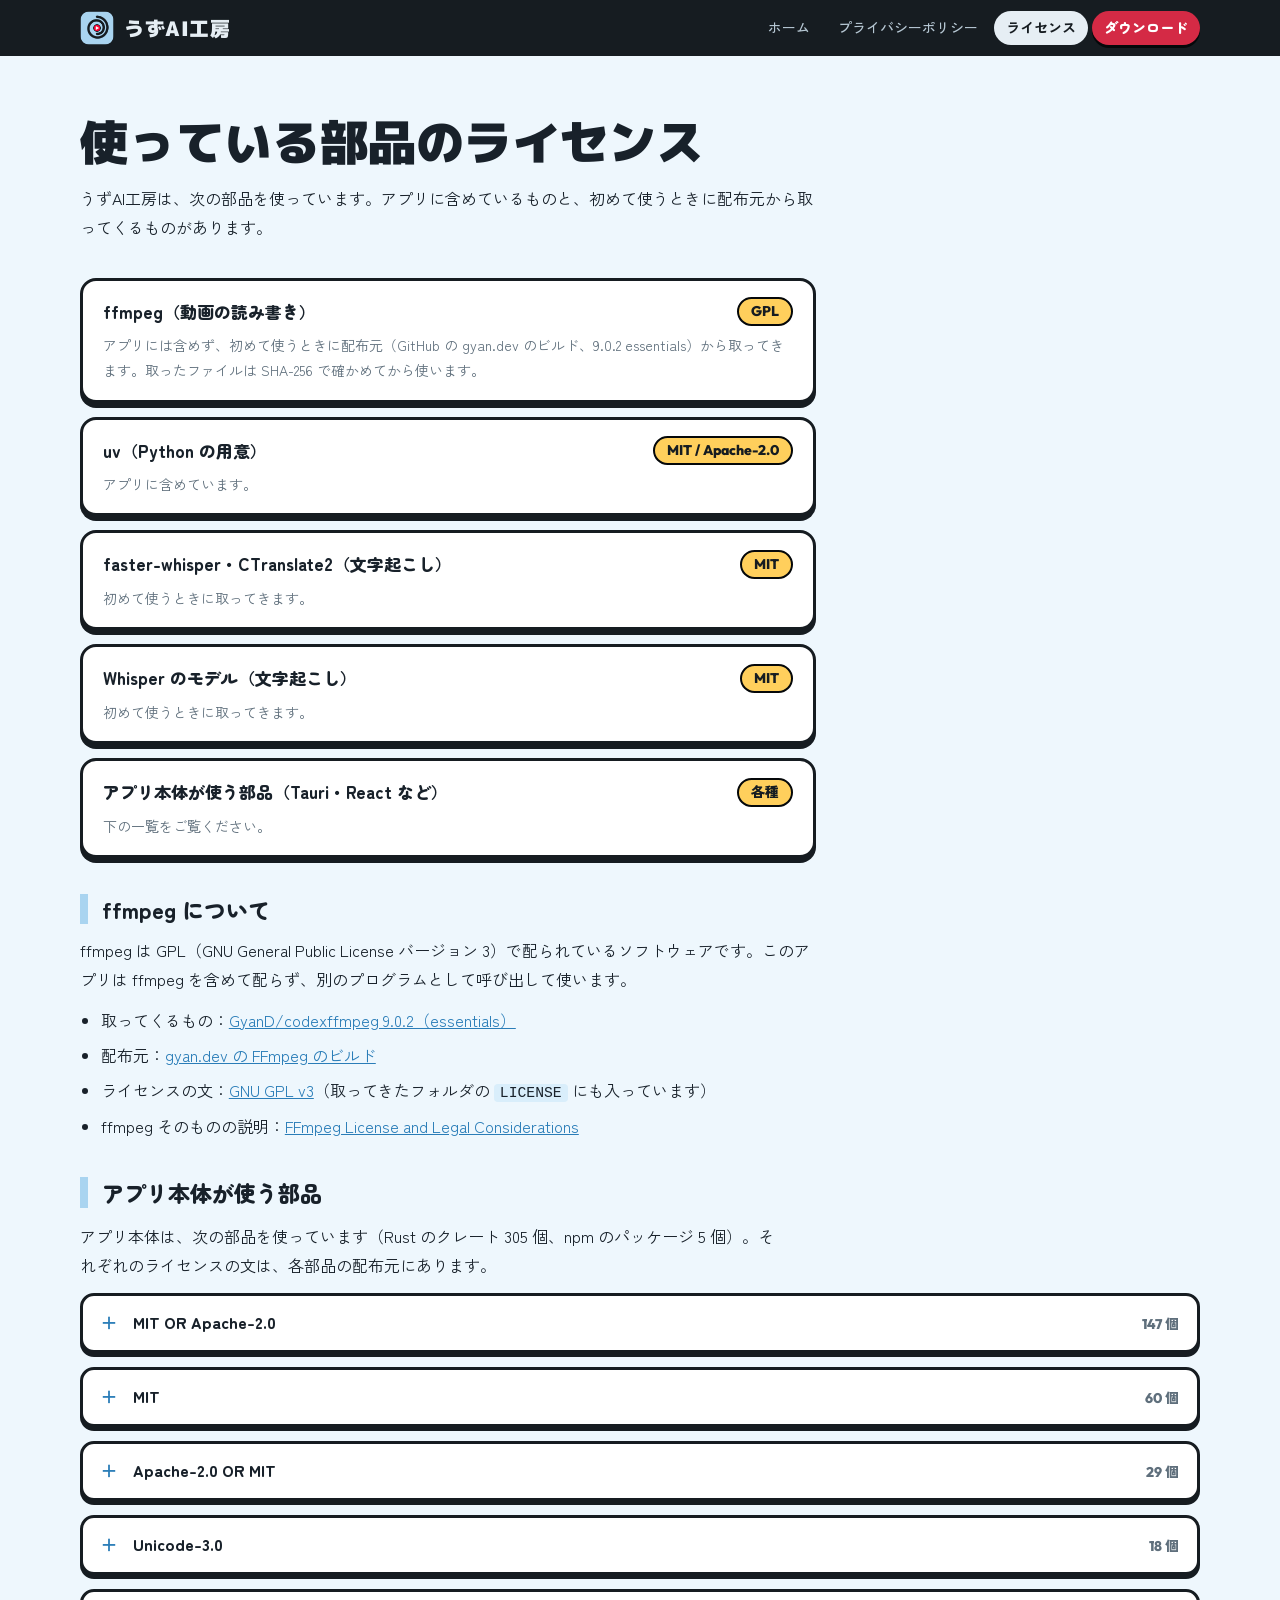
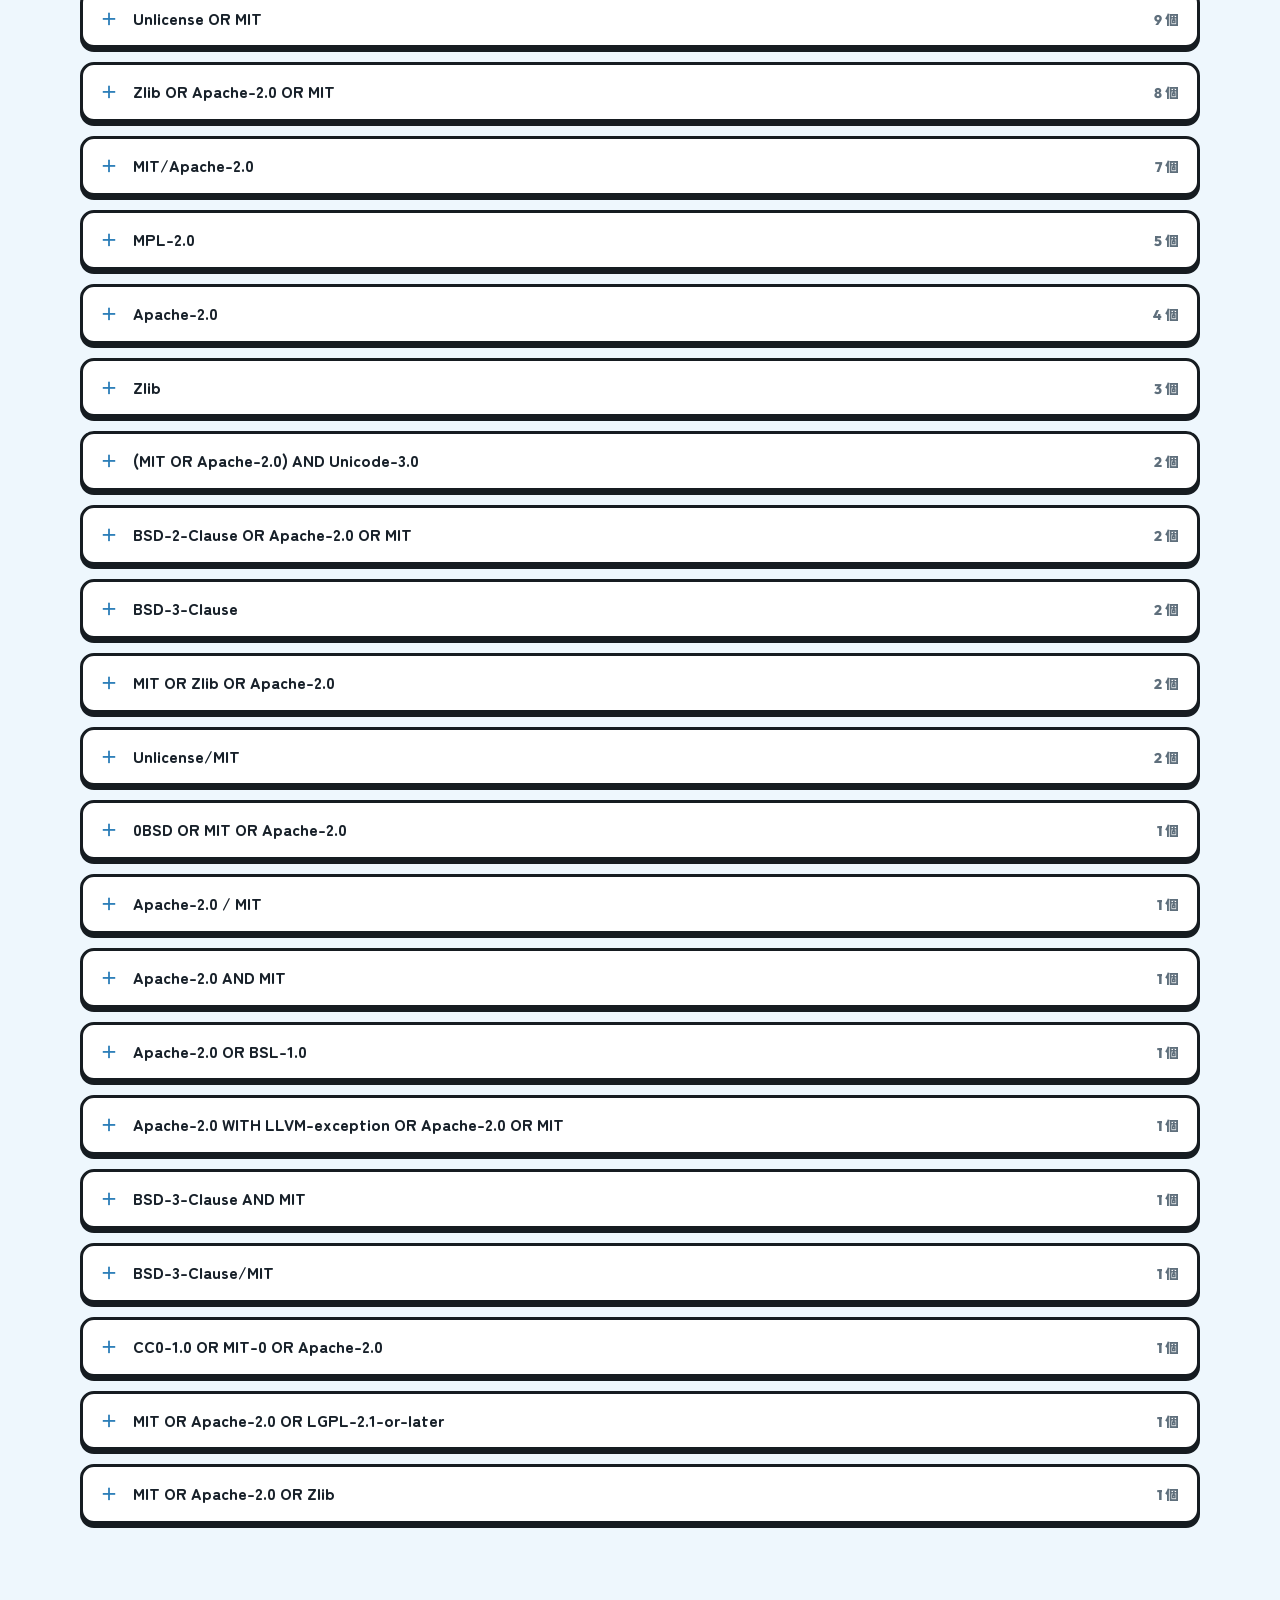
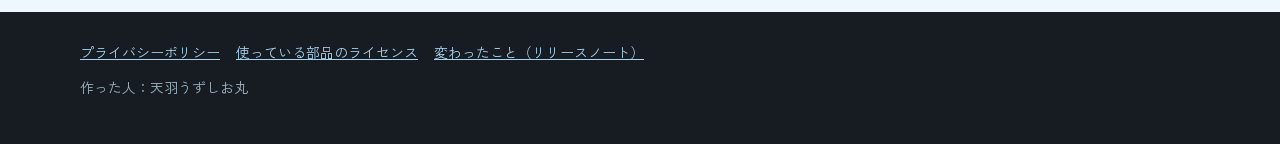
==== licenses.html @ 7ab315a8 "紹介ページ・プライバシーポリシー・使っている部品のライセンスを置く うずAI工房（YouTube チャンネルを運営する人のための Windows アプリ）の紹介のページ。 体験版のインストーラーはまだ" ====
<!doctype html>
<html lang="ja">
<head>
<meta charset="utf-8">
<meta name="viewport" content="width=device-width, initial-scale=1">
<title>使っている部品のライセンス｜うずAI工房</title>
<meta name="description" content="うずAI工房（YouTube チャンネルを運営する人のための Windows アプリ）が使っている部品と、そのライセンスの一覧です。">
<link rel="preconnect" href="https://fonts.googleapis.com">
<link rel="preconnect" href="https://fonts.gstatic.com" crossorigin>
<link rel="stylesheet" href="https://fonts.googleapis.com/css2?family=M+PLUS+1p:wght@800;900&family=Zen+Maru+Gothic:wght@500;700;900&family=Zen+Kaku+Gothic+New:wght@400;500;700&family=Outfit:wght@600;800&display=swap">
<link rel="stylesheet" href="assets/site.css">
<link rel="icon" href="img/icon.png">
<script src="assets/site.js" defer></script>
</head>
<body>

<header class="gut">
  <div class="wrap bar">
    <a class="brand" href="index.html"><img src="img/icon.png" alt="">うずAI工房</a>
    <nav class="top" aria-label="ページ">
      <a href="index.html">ホーム</a>
      <a href="privacy.html">プライバシーポリシー</a>
      <a href="licenses.html" aria-current="page">ライセンス</a>
      <a class="get" href="index.html#download">ダウンロード</a>
    </nav>
  </div>
</header>

<main>
<div class="docpage gut">
  <div class="wrap"><div class="doc">
    <section>
      <h1>使っている部品のライセンス</h1>
      <p>うずAI工房は、次の部品を使っています。アプリに含めているものと、初めて使うときに配布元から取ってくるものがあります。</p>
    </section>
    <div class="lic" role="list">
      <div role="listitem"><span class="name">ffmpeg（動画の読み書き）</span><span class="kind">GPL</span><span class="how">アプリには含めず、初めて使うときに配布元（GitHub の gyan.dev のビルド、9.0.2 essentials）から取ってきます。取ったファイルは SHA-256 で確かめてから使います。</span></div>
      <div role="listitem"><span class="name">uv（Python の用意）</span><span class="kind">MIT / Apache-2.0</span><span class="how">アプリに含めています。</span></div>
      <div role="listitem"><span class="name">faster-whisper・CTranslate2（文字起こし）</span><span class="kind">MIT</span><span class="how">初めて使うときに取ってきます。</span></div>
      <div role="listitem"><span class="name">Whisper のモデル（文字起こし）</span><span class="kind">MIT</span><span class="how">初めて使うときに取ってきます。</span></div>
      <div role="listitem"><span class="name">アプリ本体が使う部品（Tauri・React など）</span><span class="kind">各種</span><span class="how">下の一覧をご覧ください。</span></div>
    </div>
    <section>
      <h2>ffmpeg について</h2>
      <p>ffmpeg は GPL（GNU General Public License バージョン 3）で配られているソフトウェアです。このアプリは ffmpeg を含めて配らず、別のプログラムとして呼び出して使います。</p>
      <ul>
        <li>取ってくるもの：<a href="https://github.com/GyanD/codexffmpeg/releases/tag/9.0.2" target="_blank" rel="noopener">GyanD/codexffmpeg 9.0.2（essentials）</a></li>
        <li>配布元：<a href="https://www.gyan.dev/ffmpeg/builds/" target="_blank" rel="noopener">gyan.dev の FFmpeg のビルド</a></li>
        <li>ライセンスの文：<a href="https://www.gnu.org/licenses/gpl-3.0.html" target="_blank" rel="noopener">GNU GPL v3</a>（取ってきたフォルダの <code>LICENSE</code> にも入っています）</li>
        <li>ffmpeg そのものの説明：<a href="https://ffmpeg.org/legal.html" target="_blank" rel="noopener">FFmpeg License and Legal Considerations</a></li>
      </ul>
    </section>
  </div>
  <section id="third-party">
    <h2>アプリ本体が使う部品</h2>
<p>アプリ本体は、次の部品を使っています（Rust のクレート 305 個、npm のパッケージ 5 個）。それぞれのライセンスの文は、各部品の配布元にあります。</p>
<details class="tp">
  <summary><span class="tp-lic">MIT OR Apache-2.0</span><span class="tp-count">147 個</span></summary>
  <ul class="tp-list">
    <li><a href="https://github.com/tauri-apps/plugins-workspace" target="_blank" rel="noopener">@tauri-apps/plugin-opener</a> <span class="tp-ver">2.7.2</span></li>
    <li><a href="https://github.com/dtolnay/anyhow" target="_blank" rel="noopener">anyhow</a> <span class="tp-ver">1.0.104</span></li>
    <li><a href="https://github.com/marshallpierce/rust-base64" target="_blank" rel="noopener">base64</a> <span class="tp-ver">0.22.1</span></li>
    <li><a href="https://github.com/marshallpierce/rust-base64" target="_blank" rel="noopener">base64</a> <span class="tp-ver">0.23.1</span></li>
    <li><a href="https://github.com/bitflags/bitflags" target="_blank" rel="noopener">bitflags</a> <span class="tp-ver">2.13.2</span></li>
    <li><a href="https://github.com/RustCrypto/utils" target="_blank" rel="noopener">block-buffer</a> <span class="tp-ver">0.10.4</span></li>
    <li><a href="https://github.com/camino-rs/camino" target="_blank" rel="noopener">camino</a> <span class="tp-ver">1.2.6</span></li>
    <li><a href="https://github.com/rust-lang/cargo" target="_blank" rel="noopener">cargo-platform</a> <span class="tp-ver">0.1.9</span></li>
    <li><a href="https://github.com/rust-lang/cfg-if" target="_blank" rel="noopener">cfg-if</a> <span class="tp-ver">1.0.5</span></li>
    <li><a href="https://github.com/chronotope/chrono" target="_blank" rel="noopener">chrono</a> <span class="tp-ver">0.4.45</span></li>
    <li><a href="https://github.com/chronotope/chrono-tz" target="_blank" rel="noopener">chrono-tz</a> <span class="tp-ver">0.10.4</span></li>
    <li><a href="https://github.com/SergioBenitez/cookie-rs" target="_blank" rel="noopener">cookie</a> <span class="tp-ver">0.18.2</span></li>
    <li><a href="https://github.com/RustCrypto/utils" target="_blank" rel="noopener">cpufeatures</a> <span class="tp-ver">0.2.17</span></li>
    <li><a href="https://github.com/srijs/rust-crc32fast" target="_blank" rel="noopener">crc32fast</a> <span class="tp-ver">1.5.3</span></li>
    <li><a href="https://github.com/crossbeam-rs/crossbeam" target="_blank" rel="noopener">crossbeam-channel</a> <span class="tp-ver">0.5.17</span></li>
    <li><a href="https://github.com/crossbeam-rs/crossbeam" target="_blank" rel="noopener">crossbeam-utils</a> <span class="tp-ver">0.8.23</span></li>
    <li><a href="https://github.com/RustCrypto/traits" target="_blank" rel="noopener">crypto-common</a> <span class="tp-ver">0.1.7</span></li>
    <li><a href="https://github.com/knurling-rs/defmt" target="_blank" rel="noopener">defmt</a> <span class="tp-ver">1.2.0</span></li>
    <li><a href="https://github.com/knurling-rs/defmt" target="_blank" rel="noopener">defmt-macros</a> <span class="tp-ver">1.2.0</span></li>
    <li><a href="https://github.com/knurling-rs/defmt" target="_blank" rel="noopener">defmt-parser</a> <span class="tp-ver">1.1.0</span></li>
    <li><a href="https://github.com/jhpratt/deranged" target="_blank" rel="noopener">deranged</a> <span class="tp-ver">0.5.9</span></li>
    <li><a href="https://github.com/RustCrypto/traits" target="_blank" rel="noopener">digest</a> <span class="tp-ver">0.10.7</span></li>
    <li><a href="https://github.com/soc/dirs-rs" target="_blank" rel="noopener">dirs</a> <span class="tp-ver">6.0.0</span></li>
    <li><a href="https://codeberg.org/dirs/dirs-rs" target="_blank" rel="noopener">dirs</a> <span class="tp-ver">7.0.0</span></li>
    <li><a href="https://github.com/dirs-dev/dirs-sys-rs" target="_blank" rel="noopener">dirs-sys</a> <span class="tp-ver">0.5.0</span></li>
    <li><a href="https://github.com/yaahc/displaydoc" target="_blank" rel="noopener">displaydoc</a> <span class="tp-ver">0.2.7</span></li>
    <li><a href="https://github.com/dtolnay/dtoa" target="_blank" rel="noopener">dtoa</a> <span class="tp-ver">1.0.11</span></li>
    <li><a href="https://github.com/dtolnay/dyn-clone" target="_blank" rel="noopener">dyn-clone</a> <span class="tp-ver">1.0.20</span></li>
    <li><a href="https://github.com/dtolnay/erased-serde" target="_blank" rel="noopener">erased-serde</a> <span class="tp-ver">0.4.10</span></li>
    <li><a href="https://github.com/image-rs/fdeflate" target="_blank" rel="noopener">fdeflate</a> <span class="tp-ver">0.3.7</span></li>
    <li><a href="https://github.com/rust-lang/flate2-rs" target="_blank" rel="noopener">flate2</a> <span class="tp-ver">1.1.10</span></li>
    <li><a href="https://github.com/servo/rust-url" target="_blank" rel="noopener">form_urlencoded</a> <span class="tp-ver">1.2.2</span></li>
    <li><a href="https://github.com/rust-lang/futures-rs" target="_blank" rel="noopener">futures</a> <span class="tp-ver">0.3.34</span></li>
    <li><a href="https://github.com/rust-lang/futures-rs" target="_blank" rel="noopener">futures-channel</a> <span class="tp-ver">0.3.34</span></li>
    <li><a href="https://github.com/rust-lang/futures-rs" target="_blank" rel="noopener">futures-core</a> <span class="tp-ver">0.3.34</span></li>
    <li><a href="https://github.com/rust-lang/futures-rs" target="_blank" rel="noopener">futures-executor</a> <span class="tp-ver">0.3.34</span></li>
    <li><a href="https://github.com/rust-lang/futures-rs" target="_blank" rel="noopener">futures-io</a> <span class="tp-ver">0.3.34</span></li>
    <li><a href="https://github.com/rust-lang/futures-rs" target="_blank" rel="noopener">futures-macro</a> <span class="tp-ver">0.3.34</span></li>
    <li><a href="https://github.com/rust-lang/futures-rs" target="_blank" rel="noopener">futures-sink</a> <span class="tp-ver">0.3.34</span></li>
    <li><a href="https://github.com/rust-lang/futures-rs" target="_blank" rel="noopener">futures-task</a> <span class="tp-ver">0.3.34</span></li>
    <li><a href="https://github.com/rust-lang/futures-rs" target="_blank" rel="noopener">futures-util</a> <span class="tp-ver">0.3.34</span></li>
    <li><a href="https://github.com/rust-random/getrandom" target="_blank" rel="noopener">getrandom</a> <span class="tp-ver">0.3.4</span></li>
    <li><a href="https://github.com/rust-lang/glob" target="_blank" rel="noopener">glob</a> <span class="tp-ver">0.3.4</span></li>
    <li><a href="https://github.com/rust-lang/hashbrown" target="_blank" rel="noopener">hashbrown</a> <span class="tp-ver">0.12.3</span></li>
    <li><a href="https://github.com/rust-lang/hashbrown" target="_blank" rel="noopener">hashbrown</a> <span class="tp-ver">0.15.5</span></li>
    <li><a href="https://github.com/rust-lang/hashbrown" target="_blank" rel="noopener">hashbrown</a> <span class="tp-ver">0.17.1</span></li>
    <li><a href="https://github.com/kyren/hashlink" target="_blank" rel="noopener">hashlink</a> <span class="tp-ver">0.10.0</span></li>
    <li><a href="https://github.com/withoutboats/heck" target="_blank" rel="noopener">heck</a> <span class="tp-ver">0.5.0</span></li>
    <li><a href="https://github.com/KokaKiwi/rust-hex" target="_blank" rel="noopener">hex</a> <span class="tp-ver">0.4.3</span></li>
    <li><a href="https://github.com/servo/html5ever" target="_blank" rel="noopener">html5ever</a> <span class="tp-ver">0.39.0</span></li>
    <li><a href="https://github.com/hyperium/http" target="_blank" rel="noopener">http</a> <span class="tp-ver">1.5.0</span></li>
    <li><a href="https://github.com/servo/rust-url" target="_blank" rel="noopener">idna</a> <span class="tp-ver">1.1.0</span></li>
    <li><a href="https://github.com/dtolnay/itoa" target="_blank" rel="noopener">itoa</a> <span class="tp-ver">1.0.18</span></li>
    <li><a href="https://github.com/chanced/jsonptr" target="_blank" rel="noopener">jsonptr</a> <span class="tp-ver">0.7.1</span></li>
    <li><a href="https://github.com/rust-windowing/keyboard-types" target="_blank" rel="noopener">keyboard-types</a> <span class="tp-ver">0.8.3</span></li>
    <li><a href="https://github.com/hwchen/keyring-rs" target="_blank" rel="noopener">keyring</a> <span class="tp-ver">3.6.3</span></li>
    <li><a href="https://github.com/rust-lang/libc" target="_blank" rel="noopener">libc</a> <span class="tp-ver">0.2.191</span></li>
    <li><a href="https://github.com/Amanieu/parking_lot" target="_blank" rel="noopener">lock_api</a> <span class="tp-ver">0.4.14</span></li>
    <li><a href="https://github.com/rust-lang/log" target="_blank" rel="noopener">log</a> <span class="tp-ver">0.4.34</span></li>
    <li><a href="https://github.com/servo/html5ever" target="_blank" rel="noopener">markup5ever</a> <span class="tp-ver">0.39.0</span></li>
    <li><a href="https://github.com/hyperium/mime" target="_blank" rel="noopener">mime</a> <span class="tp-ver">0.3.17</span></li>
    <li><a href="https://github.com/jhpratt/num-conv" target="_blank" rel="noopener">num-conv</a> <span class="tp-ver">0.2.2</span></li>
    <li><a href="https://github.com/rust-num/num-traits" target="_blank" rel="noopener">num-traits</a> <span class="tp-ver">0.2.19</span></li>
    <li><a href="https://github.com/matklad/once_cell" target="_blank" rel="noopener">once_cell</a> <span class="tp-ver">1.21.4</span></li>
    <li><a href="https://github.com/Amanieu/parking_lot" target="_blank" rel="noopener">parking_lot</a> <span class="tp-ver">0.12.5</span></li>
    <li><a href="https://github.com/Amanieu/parking_lot" target="_blank" rel="noopener">parking_lot_core</a> <span class="tp-ver">0.9.12</span></li>
    <li><a href="https://github.com/as1100k/pastey" target="_blank" rel="noopener">pastey</a> <span class="tp-ver">0.2.3</span></li>
    <li><a href="https://github.com/servo/rust-url" target="_blank" rel="noopener">percent-encoding</a> <span class="tp-ver">2.3.2</span></li>
    <li><a href="https://github.com/image-rs/image-png" target="_blank" rel="noopener">png</a> <span class="tp-ver">0.17.16</span></li>
    <li><a href="https://github.com/image-rs/image-png" target="_blank" rel="noopener">png</a> <span class="tp-ver">0.18.1</span></li>
    <li><a href="https://github.com/jhpratt/powerfmt" target="_blank" rel="noopener">powerfmt</a> <span class="tp-ver">0.2.1</span></li>
    <li><a href="https://github.com/cryptocorrosion/cryptocorrosion" target="_blank" rel="noopener">ppv-lite86</a> <span class="tp-ver">0.2.21</span></li>
    <li><a href="https://github.com/dtolnay/proc-macro2" target="_blank" rel="noopener">proc-macro2</a> <span class="tp-ver">1.0.107</span></li>
    <li><a href="https://github.com/dtolnay/quote" target="_blank" rel="noopener">quote</a> <span class="tp-ver">1.0.47</span></li>
    <li><a href="https://github.com/rust-random/rand" target="_blank" rel="noopener">rand</a> <span class="tp-ver">0.9.5</span></li>
    <li><a href="https://github.com/rust-random/rand" target="_blank" rel="noopener">rand_chacha</a> <span class="tp-ver">0.9.0</span></li>
    <li><a href="https://github.com/rust-random/rand" target="_blank" rel="noopener">rand_core</a> <span class="tp-ver">0.9.5</span></li>
    <li><a href="https://github.com/dtolnay/ref-cast" target="_blank" rel="noopener">ref-cast</a> <span class="tp-ver">1.0.27</span></li>
    <li><a href="https://github.com/dtolnay/ref-cast" target="_blank" rel="noopener">ref-cast-impl</a> <span class="tp-ver">1.0.27</span></li>
    <li><a href="https://github.com/rust-lang/regex" target="_blank" rel="noopener">regex</a> <span class="tp-ver">1.13.1</span></li>
    <li><a href="https://github.com/rust-lang/regex" target="_blank" rel="noopener">regex-automata</a> <span class="tp-ver">0.4.18</span></li>
    <li><a href="https://github.com/rust-lang/regex" target="_blank" rel="noopener">regex-syntax</a> <span class="tp-ver">0.8.11</span></li>
    <li><a href="https://github.com/seanmonstar/reqwest" target="_blank" rel="noopener">reqwest</a> <span class="tp-ver">0.12.28</span></li>
    <li><a href="https://github.com/bluss/scopeguard" target="_blank" rel="noopener">scopeguard</a> <span class="tp-ver">1.2.0</span></li>
    <li><a href="https://github.com/dtolnay/semver" target="_blank" rel="noopener">semver</a> <span class="tp-ver">1.0.28</span></li>
    <li><a href="https://github.com/serde-rs/serde" target="_blank" rel="noopener">serde</a> <span class="tp-ver">1.0.229</span></li>
    <li><a href="https://github.com/serde-rs/serde" target="_blank" rel="noopener">serde_core</a> <span class="tp-ver">1.0.229</span></li>
    <li><a href="https://github.com/serde-rs/serde" target="_blank" rel="noopener">serde_derive</a> <span class="tp-ver">1.0.229</span></li>
    <li><a href="https://github.com/serde-rs/serde" target="_blank" rel="noopener">serde_derive_internals</a> <span class="tp-ver">0.29.1</span></li>
    <li><a href="https://github.com/serde-rs/serde" target="_blank" rel="noopener">serde_derive_internals</a> <span class="tp-ver">0.30.0</span></li>
    <li><a href="https://github.com/serde-rs/json" target="_blank" rel="noopener">serde_json</a> <span class="tp-ver">1.0.154</span></li>
    <li><a href="https://github.com/dtolnay/serde-repr" target="_blank" rel="noopener">serde_repr</a> <span class="tp-ver">0.1.21</span></li>
    <li><a href="https://github.com/toml-rs/toml" target="_blank" rel="noopener">serde_spanned</a> <span class="tp-ver">1.1.2</span></li>
    <li><a href="https://github.com/jonasbb/serde_with" target="_blank" rel="noopener">serde_with</a> <span class="tp-ver">3.24.0</span></li>
    <li><a href="https://github.com/jonasbb/serde_with" target="_blank" rel="noopener">serde_with_macros</a> <span class="tp-ver">3.24.0</span></li>
    <li><a href="https://github.com/dtolnay/serde-untagged" target="_blank" rel="noopener">serde-untagged</a> <span class="tp-ver">0.1.9</span></li>
    <li><a href="https://github.com/chippers/serialize-to-javascript" target="_blank" rel="noopener">serialize-to-javascript</a> <span class="tp-ver">0.1.2</span></li>
    <li><a href="https://github.com/chippers/serialize-to-javascript" target="_blank" rel="noopener">serialize-to-javascript-impl</a> <span class="tp-ver">0.1.2</span></li>
    <li><a href="https://github.com/servo/stylo" target="_blank" rel="noopener">servo_arc</a> <span class="tp-ver">0.4.3</span></li>
    <li><a href="https://github.com/RustCrypto/hashes" target="_blank" rel="noopener">sha2</a> <span class="tp-ver">0.10.9</span></li>
    <li><a href="https://github.com/jedisct1/rust-siphash" target="_blank" rel="noopener">siphasher</a> <span class="tp-ver">1.0.4</span></li>
    <li><a href="https://github.com/servo/rust-smallvec" target="_blank" rel="noopener">smallvec</a> <span class="tp-ver">1.16.3</span></li>
    <li><a href="https://github.com/rust-windowing/softbuffer" target="_blank" rel="noopener">softbuffer</a> <span class="tp-ver">0.4.8</span></li>
    <li><a href="https://github.com/storyyeller/stable_deref_trait" target="_blank" rel="noopener">stable_deref_trait</a> <span class="tp-ver">1.2.1</span></li>
    <li><a href="https://github.com/servo/string-cache" target="_blank" rel="noopener">string_cache</a> <span class="tp-ver">0.9.0</span></li>
    <li><a href="https://github.com/dtolnay/syn" target="_blank" rel="noopener">syn</a> <span class="tp-ver">2.0.119</span></li>
    <li><a href="https://github.com/dtolnay/syn" target="_blank" rel="noopener">syn</a> <span class="tp-ver">3.0.9</span></li>
    <li><a href="https://github.com/servo/html5ever" target="_blank" rel="noopener">tendril</a> <span class="tp-ver">0.5.1</span></li>
    <li><a href="https://github.com/dtolnay/thiserror" target="_blank" rel="noopener">thiserror</a> <span class="tp-ver">2.0.21</span></li>
    <li><a href="https://github.com/dtolnay/thiserror" target="_blank" rel="noopener">thiserror-impl</a> <span class="tp-ver">2.0.21</span></li>
    <li><a href="https://github.com/time-rs/time" target="_blank" rel="noopener">time</a> <span class="tp-ver">0.3.55</span></li>
    <li><a href="https://github.com/time-rs/time" target="_blank" rel="noopener">time-core</a> <span class="tp-ver">0.1.9</span></li>
    <li><a href="https://github.com/time-rs/time" target="_blank" rel="noopener">time-macros</a> <span class="tp-ver">0.2.32</span></li>
    <li><a href="https://github.com/toml-rs/toml" target="_blank" rel="noopener">toml</a> <span class="tp-ver">1.1.8+spec-1.1.0</span></li>
    <li><a href="https://github.com/toml-rs/toml" target="_blank" rel="noopener">toml_datetime</a> <span class="tp-ver">1.1.2+spec-1.1.0</span></li>
    <li><a href="https://github.com/toml-rs/toml" target="_blank" rel="noopener">toml_parser</a> <span class="tp-ver">1.1.5+spec-1.1.0</span></li>
    <li><a href="https://github.com/toml-rs/toml" target="_blank" rel="noopener">toml_writer</a> <span class="tp-ver">1.1.3+spec-1.1.0</span></li>
    <li><a href="https://github.com/tauri-apps/tray-icon" target="_blank" rel="noopener">tray-icon</a> <span class="tp-ver">0.25.1</span></li>
    <li><a href="https://github.com/dtolnay/typeid" target="_blank" rel="noopener">typeid</a> <span class="tp-ver">1.0.3</span></li>
    <li><a href="https://github.com/paholg/typenum" target="_blank" rel="noopener">typenum</a> <span class="tp-ver">1.20.1</span></li>
    <li><a href="https://github.com/unicode-rs/unicode-segmentation" target="_blank" rel="noopener">unicode-segmentation</a> <span class="tp-ver">1.13.3</span></li>
    <li><a href="https://github.com/servo/rust-url" target="_blank" rel="noopener">url</a> <span class="tp-ver">2.5.8</span></li>
    <li><a href="https://github.com/servo/html5ever" target="_blank" rel="noopener">web_atoms</a> <span class="tp-ver">0.2.6</span></li>
    <li><a href="https://github.com/daxpedda/web-time" target="_blank" rel="noopener">web-time</a> <span class="tp-ver">1.1.0</span></li>
    <li><a href="https://github.com/microsoft/windows-rs" target="_blank" rel="noopener">windows</a> <span class="tp-ver">0.62.2</span></li>
    <li><a href="https://github.com/microsoft/windows-rs" target="_blank" rel="noopener">windows_aarch64_gnullvm</a> <span class="tp-ver">0.53.1</span></li>
    <li><a href="https://github.com/microsoft/windows-rs" target="_blank" rel="noopener">windows_aarch64_msvc</a> <span class="tp-ver">0.53.1</span></li>
    <li><a href="https://github.com/microsoft/windows-rs" target="_blank" rel="noopener">windows_i686_gnu</a> <span class="tp-ver">0.53.1</span></li>
    <li><a href="https://github.com/microsoft/windows-rs" target="_blank" rel="noopener">windows_i686_gnullvm</a> <span class="tp-ver">0.53.1</span></li>
    <li><a href="https://github.com/microsoft/windows-rs" target="_blank" rel="noopener">windows_i686_msvc</a> <span class="tp-ver">0.53.1</span></li>
    <li><a href="https://github.com/microsoft/windows-rs" target="_blank" rel="noopener">windows_x86_64_gnu</a> <span class="tp-ver">0.53.1</span></li>
    <li><a href="https://github.com/microsoft/windows-rs" target="_blank" rel="noopener">windows_x86_64_gnullvm</a> <span class="tp-ver">0.53.1</span></li>
    <li><a href="https://github.com/microsoft/windows-rs" target="_blank" rel="noopener">windows_x86_64_msvc</a> <span class="tp-ver">0.53.1</span></li>
    <li><a href="https://github.com/microsoft/windows-rs" target="_blank" rel="noopener">windows-collections</a> <span class="tp-ver">0.3.2</span></li>
    <li><a href="https://github.com/microsoft/windows-rs" target="_blank" rel="noopener">windows-core</a> <span class="tp-ver">0.62.2</span></li>
    <li><a href="https://github.com/microsoft/windows-rs" target="_blank" rel="noopener">windows-future</a> <span class="tp-ver">0.3.2</span></li>
    <li><a href="https://github.com/microsoft/windows-rs" target="_blank" rel="noopener">windows-implement</a> <span class="tp-ver">0.60.2</span></li>
    <li><a href="https://github.com/microsoft/windows-rs" target="_blank" rel="noopener">windows-interface</a> <span class="tp-ver">0.59.3</span></li>
    <li><a href="https://github.com/microsoft/windows-rs" target="_blank" rel="noopener">windows-link</a> <span class="tp-ver">0.2.1</span></li>
    <li><a href="https://github.com/microsoft/windows-rs" target="_blank" rel="noopener">windows-numerics</a> <span class="tp-ver">0.3.1</span></li>
    <li><a href="https://github.com/microsoft/windows-rs" target="_blank" rel="noopener">windows-result</a> <span class="tp-ver">0.4.1</span></li>
    <li><a href="https://github.com/microsoft/windows-rs" target="_blank" rel="noopener">windows-strings</a> <span class="tp-ver">0.5.1</span></li>
    <li><a href="https://github.com/microsoft/windows-rs" target="_blank" rel="noopener">windows-sys</a> <span class="tp-ver">0.60.2</span></li>
    <li><a href="https://github.com/microsoft/windows-rs" target="_blank" rel="noopener">windows-sys</a> <span class="tp-ver">0.61.2</span></li>
    <li><a href="https://github.com/microsoft/windows-rs" target="_blank" rel="noopener">windows-targets</a> <span class="tp-ver">0.53.5</span></li>
    <li><a href="https://github.com/microsoft/windows-rs" target="_blank" rel="noopener">windows-threading</a> <span class="tp-ver">0.2.1</span></li>
    <li><a href="https://github.com/microsoft/windows-rs" target="_blank" rel="noopener">windows-version</a> <span class="tp-ver">0.1.7</span></li>
  </ul>
</details>
<details class="tp">
  <summary><span class="tp-lic">MIT</span><span class="tp-count">60 個</span></summary>
  <ul class="tp-list">
    <li><a href="https://github.com/madsmtm/objc2" target="_blank" rel="noopener">block2</a> <span class="tp-ver">0.6.2</span></li>
    <li><a href="https://github.com/tokio-rs/bytes" target="_blank" rel="noopener">bytes</a> <span class="tp-ver">1.12.1</span></li>
    <li><a href="https://github.com/oli-obk/cargo_metadata" target="_blank" rel="noopener">cargo_metadata</a> <span class="tp-ver">0.19.2</span></li>
    <li><a href="https://github.com/mdsteele/rust-cfb" target="_blank" rel="noopener">cfb</a> <span class="tp-ver">0.14.0</span></li>
    <li><a href="https://github.com/TedDriggs/darling" target="_blank" rel="noopener">darling</a> <span class="tp-ver">0.24.1</span></li>
    <li><a href="https://github.com/TedDriggs/darling" target="_blank" rel="noopener">darling_core</a> <span class="tp-ver">0.24.1</span></li>
    <li><a href="https://github.com/TedDriggs/darling" target="_blank" rel="noopener">darling_macro</a> <span class="tp-ver">0.24.1</span></li>
    <li><a href="https://github.com/JelteF/derive_more" target="_blank" rel="noopener">derive_more</a> <span class="tp-ver">2.1.1</span></li>
    <li><a href="https://github.com/JelteF/derive_more" target="_blank" rel="noopener">derive_more-impl</a> <span class="tp-ver">2.1.1</span></li>
    <li><a href="https://github.com/niklak/dom_query" target="_blank" rel="noopener">dom_query</a> <span class="tp-ver">0.28.0</span></li>
    <li><a href="https://github.com/fizyk20/generic-array" target="_blank" rel="noopener">generic-array</a> <span class="tp-ver">0.14.7</span></li>
    <li><a href="https://github.com/bancek/rust-http-range" target="_blank" rel="noopener">http-range</a> <span class="tp-ver">0.1.6</span></li>
    <li><a href="https://github.com/mdsteele/rust-ico" target="_blank" rel="noopener">ico</a> <span class="tp-ver">0.5.0</span></li>
    <li><a href="https://github.com/bojand/infer" target="_blank" rel="noopener">infer</a> <span class="tp-ver">0.22.0</span></li>
    <li><a href="https://gitlab.redox-os.org/redox-os/libredox" target="_blank" rel="noopener">libredox</a> <span class="tp-ver">0.1.25</span></li>
    <li><a href="https://github.com/rusqlite/rusqlite" target="_blank" rel="noopener">libsqlite3-sys</a> <span class="tp-ver">0.35.0</span></li>
    <li><a href="https://github.com/tokio-rs/mio" target="_blank" rel="noopener">mio</a> <span class="tp-ver">1.2.4</span></li>
    <li><a href="https://github.com/mbrubeck/rust-debug-unreachable" target="_blank" rel="noopener">new_debug_unreachable</a> <span class="tp-ver">1.0.6</span></li>
    <li><a href="https://github.com/madsmtm/objc2" target="_blank" rel="noopener">objc2</a> <span class="tp-ver">0.6.5</span></li>
    <li><a href="https://github.com/madsmtm/objc2" target="_blank" rel="noopener">objc2-encode</a> <span class="tp-ver">4.1.0</span></li>
    <li><a href="https://github.com/madsmtm/objc2" target="_blank" rel="noopener">objc2-foundation</a> <span class="tp-ver">0.3.2</span></li>
    <li><a href="https://github.com/Byron/open-rs" target="_blank" rel="noopener">open</a> <span class="tp-ver">5.4.4</span></li>
    <li><a href="https://github.com/rust-phf/rust-phf" target="_blank" rel="noopener">phf</a> <span class="tp-ver">0.12.1</span></li>
    <li><a href="https://github.com/rust-phf/rust-phf" target="_blank" rel="noopener">phf</a> <span class="tp-ver">0.13.1</span></li>
    <li><a href="https://github.com/rust-phf/rust-phf" target="_blank" rel="noopener">phf_generator</a> <span class="tp-ver">0.13.1</span></li>
    <li><a href="https://github.com/rust-phf/rust-phf" target="_blank" rel="noopener">phf_macros</a> <span class="tp-ver">0.13.1</span></li>
    <li><a href="https://github.com/rust-phf/rust-phf" target="_blank" rel="noopener">phf_shared</a> <span class="tp-ver">0.12.1</span></li>
    <li><a href="https://github.com/rust-phf/rust-phf" target="_blank" rel="noopener">phf_shared</a> <span class="tp-ver">0.13.1</span></li>
    <li><a href="https://github.com/ebarnard/rust-plist" target="_blank" rel="noopener">plist</a> <span class="tp-ver">1.10.2</span></li>
    <li><a href="https://github.com/emilio/precomputed-hash" target="_blank" rel="noopener">precomputed-hash</a> <span class="tp-ver">0.1.1</span></li>
    <li><a href="https://github.com/tafia/quick-xml" target="_blank" rel="noopener">quick-xml</a> <span class="tp-ver">0.42.0</span></li>
    <li><a href="https://github.com/react/react" target="_blank" rel="noopener">react</a> <span class="tp-ver">19.3.1</span></li>
    <li><a href="https://github.com/react/react" target="_blank" rel="noopener">react-dom</a> <span class="tp-ver">19.3.1</span></li>
    <li><a href="https://gitlab.redox-os.org/redox-os/syscall" target="_blank" rel="noopener">redox_syscall</a> <span class="tp-ver">0.5.18</span></li>
    <li><a href="https://gitlab.redox-os.org/redox-os/users" target="_blank" rel="noopener">redox_users</a> <span class="tp-ver">0.5.3</span></li>
    <li><a href="https://github.com/PolyMeilex/rfd" target="_blank" rel="noopener">rfd</a> <span class="tp-ver">0.16.1</span></li>
    <li><a href="https://github.com/rusqlite/rusqlite" target="_blank" rel="noopener">rusqlite</a> <span class="tp-ver">0.37.0</span></li>
    <li><a href="https://github.com/react/react" target="_blank" rel="noopener">scheduler</a> <span class="tp-ver">0.28.0</span></li>
    <li><a href="https://github.com/GREsau/schemars" target="_blank" rel="noopener">schemars</a> <span class="tp-ver">0.8.22</span></li>
    <li><a href="https://github.com/GREsau/schemars" target="_blank" rel="noopener">schemars</a> <span class="tp-ver">0.9.0</span></li>
    <li><a href="https://github.com/GREsau/schemars" target="_blank" rel="noopener">schemars</a> <span class="tp-ver">1.2.3</span></li>
    <li><a href="https://github.com/GREsau/schemars" target="_blank" rel="noopener">schemars_derive</a> <span class="tp-ver">0.8.22</span></li>
    <li><a href="https://github.com/GREsau/schemars" target="_blank" rel="noopener">schemars_derive</a> <span class="tp-ver">1.2.3</span></li>
    <li><a href="https://github.com/mcountryman/simd-adler32" target="_blank" rel="noopener">simd-adler32</a> <span class="tp-ver">0.3.10</span></li>
    <li><a href="https://github.com/tokio-rs/slab" target="_blank" rel="noopener">slab</a> <span class="tp-ver">0.4.12</span></li>
    <li><a href="https://github.com/rapidfuzz/strsim-rs" target="_blank" rel="noopener">strsim</a> <span class="tp-ver">0.11.1</span></li>
    <li><a href="https://github.com/mystor/synstructure" target="_blank" rel="noopener">synstructure</a> <span class="tp-ver">0.14.0</span></li>
    <li><a href="https://github.com/tokio-rs/tokio" target="_blank" rel="noopener">tokio</a> <span class="tp-ver">1.54.0</span></li>
    <li><a href="https://github.com/tokio-rs/tokio" target="_blank" rel="noopener">tokio-macros</a> <span class="tp-ver">2.7.2</span></li>
    <li><a href="https://github.com/tokio-rs/tokio" target="_blank" rel="noopener">tokio-stream</a> <span class="tp-ver">0.1.19</span></li>
    <li><a href="https://github.com/tokio-rs/tokio" target="_blank" rel="noopener">tokio-util</a> <span class="tp-ver">0.7.20</span></li>
    <li><a href="https://github.com/tokio-rs/tracing" target="_blank" rel="noopener">tracing</a> <span class="tp-ver">0.1.44</span></li>
    <li><a href="https://github.com/tokio-rs/tracing" target="_blank" rel="noopener">tracing-attributes</a> <span class="tp-ver">0.1.31</span></li>
    <li><a href="https://github.com/tokio-rs/tracing" target="_blank" rel="noopener">tracing-core</a> <span class="tp-ver">0.1.36</span></li>
    <li><a href="https://github.com/denoland/rust-urlpattern" target="_blank" rel="noopener">urlpattern</a> <span class="tp-ver">0.6.0</span></li>
    <li><a href="https://github.com/wravery/webview2-rs" target="_blank" rel="noopener">webview2-com</a> <span class="tp-ver">0.39.1</span></li>
    <li><a href="https://github.com/wravery/webview2-rs" target="_blank" rel="noopener">webview2-com-macros</a> <span class="tp-ver">0.8.1</span></li>
    <li><a href="https://github.com/wravery/webview2-rs" target="_blank" rel="noopener">webview2-com-sys</a> <span class="tp-ver">0.39.1</span></li>
    <li><a href="https://github.com/winnow-rs/winnow" target="_blank" rel="noopener">winnow</a> <span class="tp-ver">1.0.4</span></li>
    <li><a href="https://github.com/dtolnay/zmij" target="_blank" rel="noopener">zmij</a> <span class="tp-ver">1.0.23</span></li>
  </ul>
</details>
<details class="tp">
  <summary><span class="tp-lic">Apache-2.0 OR MIT</span><span class="tp-count">29 個</span></summary>
  <ul class="tp-list">
    <li><a href="https://github.com/tauri-apps/tauri" target="_blank" rel="noopener">@tauri-apps/api</a> <span class="tp-ver">2.12.4</span></li>
    <li><a href="https://github.com/contain-rs/bit-set" target="_blank" rel="noopener">bit-set</a> <span class="tp-ver">0.8.0</span></li>
    <li><a href="https://github.com/contain-rs/bit-vec" target="_blank" rel="noopener">bit-vec</a> <span class="tp-ver">0.8.0</span></li>
    <li><a href="https://github.com/mmastrac/linktime" target="_blank" rel="noopener">ctor</a> <span class="tp-ver">1.0.13</span></li>
    <li><a href="https://github.com/indexmap-rs/equivalent" target="_blank" rel="noopener">equivalent</a> <span class="tp-ver">1.0.3</span></li>
    <li><a href="https://github.com/smol-rs/fastrand" target="_blank" rel="noopener">fastrand</a> <span class="tp-ver">2.5.0</span></li>
    <li><a href="https://github.com/hsivonen/idna_adapter" target="_blank" rel="noopener">idna_adapter</a> <span class="tp-ver">1.2.2</span></li>
    <li><a href="https://github.com/bluss/indexmap" target="_blank" rel="noopener">indexmap</a> <span class="tp-ver">1.9.3</span></li>
    <li><a href="https://github.com/indexmap-rs/indexmap" target="_blank" rel="noopener">indexmap</a> <span class="tp-ver">2.14.2</span></li>
    <li><a href="https://github.com/tauri-apps/muda" target="_blank" rel="noopener">muda</a> <span class="tp-ver">0.20.0</span></li>
    <li><a href="https://github.com/taiki-e/pin-project-lite" target="_blank" rel="noopener">pin-project-lite</a> <span class="tp-ver">0.2.17</span></li>
    <li><a href="https://github.com/taiki-e/portable-atomic" target="_blank" rel="noopener">portable-atomic</a> <span class="tp-ver">1.15.0</span></li>
    <li><a href="https://github.com/taiki-e/portable-atomic-util" target="_blank" rel="noopener">portable-atomic-util</a> <span class="tp-ver">0.2.8</span></li>
    <li><a href="https://github.com/rust-lang/rustc-hash" target="_blank" rel="noopener">rustc-hash</a> <span class="tp-ver">2.1.3</span></li>
    <li><a href="https://github.com/tauri-apps/tauri" target="_blank" rel="noopener">tauri</a> <span class="tp-ver">2.12.4</span></li>
    <li><a href="https://github.com/tauri-apps/tauri" target="_blank" rel="noopener">tauri-codegen</a> <span class="tp-ver">2.7.3</span></li>
    <li><a href="https://github.com/tauri-apps/tauri" target="_blank" rel="noopener">tauri-macros</a> <span class="tp-ver">2.7.3</span></li>
    <li><a href="https://github.com/tauri-apps/plugins-workspace" target="_blank" rel="noopener">tauri-plugin-dialog</a> <span class="tp-ver">2.8.3</span></li>
    <li><a href="https://github.com/tauri-apps/plugins-workspace" target="_blank" rel="noopener">tauri-plugin-fs</a> <span class="tp-ver">2.7.1</span></li>
    <li><a href="https://github.com/tauri-apps/plugins-workspace" target="_blank" rel="noopener">tauri-plugin-opener</a> <span class="tp-ver">2.7.2</span></li>
    <li><a href="https://github.com/tauri-apps/plugins-workspace" target="_blank" rel="noopener">tauri-plugin-single-instance</a> <span class="tp-ver">2.5.4</span></li>
    <li><a href="https://github.com/tauri-apps/tauri" target="_blank" rel="noopener">tauri-runtime</a> <span class="tp-ver">2.12.2</span></li>
    <li><a href="https://github.com/tauri-apps/tauri" target="_blank" rel="noopener">tauri-runtime-wry</a> <span class="tp-ver">2.12.2</span></li>
    <li><a href="https://github.com/tauri-apps/tauri" target="_blank" rel="noopener">tauri-utils</a> <span class="tp-ver">2.10.2</span></li>
    <li><a href="https://github.com/hsivonen/utf8_iter" target="_blank" rel="noopener">utf8_iter</a> <span class="tp-ver">1.0.4</span></li>
    <li><a href="https://github.com/uuid-rs/uuid" target="_blank" rel="noopener">uuid</a> <span class="tp-ver">1.28.0</span></li>
    <li><a href="https://github.com/tauri-apps/tauri-plugin-vibrancy" target="_blank" rel="noopener">window-vibrancy</a> <span class="tp-ver">0.8.1</span></li>
    <li><a href="https://github.com/tauri-apps/wry" target="_blank" rel="noopener">wry</a> <span class="tp-ver">0.57.0</span></li>
    <li><a href="https://github.com/RustCrypto/utils" target="_blank" rel="noopener">zeroize</a> <span class="tp-ver">1.9.1</span></li>
  </ul>
</details>
<details class="tp">
  <summary><span class="tp-lic">Unicode-3.0</span><span class="tp-count">18 個</span></summary>
  <ul class="tp-list">
    <li><a href="https://github.com/unicode-org/icu4x" target="_blank" rel="noopener">icu_collections</a> <span class="tp-ver">2.3.0</span></li>
    <li><a href="https://github.com/unicode-org/icu4x" target="_blank" rel="noopener">icu_locale_core</a> <span class="tp-ver">2.3.0</span></li>
    <li><a href="https://github.com/unicode-org/icu4x" target="_blank" rel="noopener">icu_normalizer</a> <span class="tp-ver">2.3.0</span></li>
    <li><a href="https://github.com/unicode-org/icu4x" target="_blank" rel="noopener">icu_normalizer_data</a> <span class="tp-ver">2.3.0</span></li>
    <li><a href="https://github.com/unicode-org/icu4x" target="_blank" rel="noopener">icu_properties</a> <span class="tp-ver">2.3.0</span></li>
    <li><a href="https://github.com/unicode-org/icu4x" target="_blank" rel="noopener">icu_properties_data</a> <span class="tp-ver">2.3.0</span></li>
    <li><a href="https://github.com/unicode-org/icu4x" target="_blank" rel="noopener">icu_provider</a> <span class="tp-ver">2.3.1</span></li>
    <li><a href="https://github.com/unicode-org/icu4x" target="_blank" rel="noopener">litemap</a> <span class="tp-ver">0.8.3</span></li>
    <li><a href="https://github.com/unicode-org/icu4x" target="_blank" rel="noopener">potential_utf</a> <span class="tp-ver">0.1.6</span></li>
    <li><a href="https://github.com/unicode-org/icu4x" target="_blank" rel="noopener">tinystr</a> <span class="tp-ver">0.8.4</span></li>
    <li><a href="https://github.com/unicode-org/icu4x" target="_blank" rel="noopener">writeable</a> <span class="tp-ver">0.6.4</span></li>
    <li><a href="https://github.com/unicode-org/icu4x" target="_blank" rel="noopener">yoke</a> <span class="tp-ver">0.8.3</span></li>
    <li><a href="https://github.com/unicode-org/icu4x" target="_blank" rel="noopener">yoke-derive</a> <span class="tp-ver">0.8.4</span></li>
    <li><a href="https://github.com/unicode-org/icu4x" target="_blank" rel="noopener">zerofrom</a> <span class="tp-ver">0.1.8</span></li>
    <li><a href="https://github.com/unicode-org/icu4x" target="_blank" rel="noopener">zerofrom-derive</a> <span class="tp-ver">0.1.8</span></li>
    <li><a href="https://github.com/unicode-org/icu4x" target="_blank" rel="noopener">zerotrie</a> <span class="tp-ver">0.2.5</span></li>
    <li><a href="https://github.com/unicode-org/icu4x" target="_blank" rel="noopener">zerovec</a> <span class="tp-ver">0.11.8</span></li>
    <li><a href="https://github.com/unicode-org/icu4x" target="_blank" rel="noopener">zerovec-derive</a> <span class="tp-ver">0.11.6</span></li>
  </ul>
</details>
<details class="tp">
  <summary><span class="tp-lic">Unlicense OR MIT</span><span class="tp-count">9 個</span></summary>
  <ul class="tp-list">
    <li><a href="https://github.com/BurntSushi/aho-corasick" target="_blank" rel="noopener">aho-corasick</a> <span class="tp-ver">1.1.5</span></li>
    <li><a href="https://github.com/BurntSushi/byteorder" target="_blank" rel="noopener">byteorder</a> <span class="tp-ver">1.5.0</span></li>
    <li><a href="https://github.com/BurntSushi/jiff" target="_blank" rel="noopener">jiff</a> <span class="tp-ver">0.2.38</span></li>
    <li><a href="https://github.com/BurntSushi/jiff" target="_blank" rel="noopener">jiff-core</a> <span class="tp-ver">0.1.1</span></li>
    <li><a href="https://github.com/BurntSushi/jiff" target="_blank" rel="noopener">jiff-static</a> <span class="tp-ver">0.2.38</span></li>
    <li><a href="https://github.com/BurntSushi/jiff" target="_blank" rel="noopener">jiff-tzdb</a> <span class="tp-ver">0.1.9</span></li>
    <li><a href="https://github.com/BurntSushi/jiff" target="_blank" rel="noopener">jiff-tzdb-platform</a> <span class="tp-ver">0.1.3</span></li>
    <li><a href="https://github.com/BurntSushi/memchr" target="_blank" rel="noopener">memchr</a> <span class="tp-ver">2.8.3</span></li>
    <li><a href="https://github.com/BurntSushi/winapi-util" target="_blank" rel="noopener">winapi-util</a> <span class="tp-ver">0.1.11</span></li>
  </ul>
</details>
<details class="tp">
  <summary><span class="tp-lic">Zlib OR Apache-2.0 OR MIT</span><span class="tp-count">8 個</span></summary>
  <ul class="tp-list">
    <li><a href="https://github.com/madsmtm/objc2" target="_blank" rel="noopener">dispatch2</a> <span class="tp-ver">0.3.1</span></li>
    <li><a href="https://github.com/madsmtm/objc2" target="_blank" rel="noopener">objc2-core-foundation</a> <span class="tp-ver">0.3.2</span></li>
    <li><a href="https://github.com/madsmtm/objc2" target="_blank" rel="noopener">objc2-core-graphics</a> <span class="tp-ver">0.3.2</span></li>
    <li><a href="https://github.com/madsmtm/objc2" target="_blank" rel="noopener">objc2-exception-helper</a> <span class="tp-ver">0.1.1</span></li>
    <li><a href="https://github.com/madsmtm/objc2" target="_blank" rel="noopener">objc2-io-surface</a> <span class="tp-ver">0.3.2</span></li>
    <li><a href="https://github.com/madsmtm/objc2" target="_blank" rel="noopener">objc2-quartz-core</a> <span class="tp-ver">0.3.2</span></li>
    <li><a href="https://github.com/madsmtm/objc2" target="_blank" rel="noopener">objc2-web-kit</a> <span class="tp-ver">0.3.2</span></li>
    <li><a href="https://github.com/Lokathor/tinyvec" target="_blank" rel="noopener">tinyvec</a> <span class="tp-ver">1.13.3</span></li>
  </ul>
</details>
<details class="tp">
  <summary><span class="tp-lic">MIT/Apache-2.0</span><span class="tp-count">7 個</span></summary>
  <ul class="tp-list">
    <li><a href="https://github.com/bitflags/bitflags" target="_blank" rel="noopener">bitflags</a> <span class="tp-ver">1.3.2</span></li>
    <li><a href="https://github.com/Nullus157/bs58-rs" target="_blank" rel="noopener">bs58</a> <span class="tp-ver">0.5.1</span></li>
    <li><a href="https://github.com/sfackler/rust-fallible-iterator" target="_blank" rel="noopener">fallible-iterator</a> <span class="tp-ver">0.3.0</span></li>
    <li><a href="https://github.com/sfackler/fallible-streaming-iterator" target="_blank" rel="noopener">fallible-streaming-iterator</a> <span class="tp-ver">0.1.9</span></li>
    <li><a href="https://github.com/TedDriggs/ident_case" target="_blank" rel="noopener">ident_case</a> <span class="tp-ver">1.0.1</span></li>
    <li><a href="https://github.com/idubrov/json-patch" target="_blank" rel="noopener">json-patch</a> <span class="tp-ver">4.2.0</span></li>
    <li><a href="https://github.com/nox/serde_urlencoded" target="_blank" rel="noopener">serde_urlencoded</a> <span class="tp-ver">0.7.1</span></li>
  </ul>
</details>
<details class="tp">
  <summary><span class="tp-lic">MPL-2.0</span><span class="tp-count">5 個</span></summary>
  <ul class="tp-list">
    <li><a href="https://github.com/servo/rust-cssparser" target="_blank" rel="noopener">cssparser</a> <span class="tp-ver">0.37.0</span></li>
    <li><a href="https://github.com/servo/rust-cssparser" target="_blank" rel="noopener">cssparser-macros</a> <span class="tp-ver">0.7.1</span></li>
    <li><a href="https://github.com/upsuper/dtoa-short" target="_blank" rel="noopener">dtoa-short</a> <span class="tp-ver">0.3.5</span></li>
    <li><a href="https://github.com/soc/option-ext" target="_blank" rel="noopener">option-ext</a> <span class="tp-ver">0.2.0</span></li>
    <li><a href="https://github.com/servo/stylo" target="_blank" rel="noopener">selectors</a> <span class="tp-ver">0.38.0</span></li>
  </ul>
</details>
<details class="tp">
  <summary><span class="tp-lic">Apache-2.0</span><span class="tp-count">4 個</span></summary>
  <ul class="tp-list">
    <li><a href="https://github.com/modelcontextprotocol/rust-sdk" target="_blank" rel="noopener">rmcp</a> <span class="tp-ver">3.6.0</span></li>
    <li><a href="https://github.com/modelcontextprotocol/rust-sdk" target="_blank" rel="noopener">rmcp-macros</a> <span class="tp-ver">3.6.0</span></li>
    <li><a href="https://github.com/Actyx/sync_wrapper" target="_blank" rel="noopener">sync_wrapper</a> <span class="tp-ver">1.0.2</span></li>
    <li><a href="https://github.com/tauri-apps/tao" target="_blank" rel="noopener">tao</a> <span class="tp-ver">0.37.1</span></li>
  </ul>
</details>
<details class="tp">
  <summary><span class="tp-lic">Zlib</span><span class="tp-count">3 個</span></summary>
  <ul class="tp-list">
    <li><a href="https://github.com/orlp/foldhash" target="_blank" rel="noopener">foldhash</a> <span class="tp-ver">0.1.5</span></li>
    <li><a href="https://github.com/orlp/foldhash" target="_blank" rel="noopener">foldhash</a> <span class="tp-ver">0.2.0</span></li>
    <li><a href="https://github.com/trifectatechfoundation/zlib-rs" target="_blank" rel="noopener">zlib-rs</a> <span class="tp-ver">0.6.8</span></li>
  </ul>
</details>
<details class="tp">
  <summary><span class="tp-lic">(MIT OR Apache-2.0) AND Unicode-3.0</span><span class="tp-count">2 個</span></summary>
  <ul class="tp-list">
    <li><a href="https://github.com/dtolnay/unicode-ident" target="_blank" rel="noopener">unicode-ident</a> <span class="tp-ver">1.0.27</span></li>
    <li><a href="https://github.com/unicode-rs/unicode-normalization" target="_blank" rel="noopener">unicode-normalization</a> <span class="tp-ver">0.1.26</span></li>
  </ul>
</details>
<details class="tp">
  <summary><span class="tp-lic">BSD-2-Clause OR Apache-2.0 OR MIT</span><span class="tp-count">2 個</span></summary>
  <ul class="tp-list">
    <li><a href="https://github.com/google/zerocopy" target="_blank" rel="noopener">zerocopy</a> <span class="tp-ver">0.8.63</span></li>
    <li><a href="https://github.com/google/zerocopy" target="_blank" rel="noopener">zerocopy-derive</a> <span class="tp-ver">0.8.63</span></li>
  </ul>
</details>
<details class="tp">
  <summary><span class="tp-lic">BSD-3-Clause</span><span class="tp-count">2 個</span></summary>
  <ul class="tp-list">
    <li><a href="https://github.com/dropbox/rust-alloc-no-stdlib" target="_blank" rel="noopener">alloc-no-stdlib</a> <span class="tp-ver">3.0.0</span></li>
    <li><a href="https://github.com/dropbox/rust-alloc-no-stdlib" target="_blank" rel="noopener">alloc-stdlib</a> <span class="tp-ver">0.3.0</span></li>
  </ul>
</details>
<details class="tp">
  <summary><span class="tp-lic">MIT OR Zlib OR Apache-2.0</span><span class="tp-count">2 個</span></summary>
  <ul class="tp-list">
    <li><a href="https://github.com/Frommi/miniz_oxide/tree/master/miniz_oxide" target="_blank" rel="noopener">miniz_oxide</a> <span class="tp-ver">0.8.9</span></li>
    <li><a href="https://github.com/Frommi/miniz_oxide/tree/master/miniz_oxide" target="_blank" rel="noopener">miniz_oxide</a> <span class="tp-ver">0.9.1</span></li>
  </ul>
</details>
<details class="tp">
  <summary><span class="tp-lic">Unlicense/MIT</span><span class="tp-count">2 個</span></summary>
  <ul class="tp-list">
    <li><a href="https://github.com/BurntSushi/same-file" target="_blank" rel="noopener">same-file</a> <span class="tp-ver">1.0.6</span></li>
    <li><a href="https://github.com/BurntSushi/walkdir" target="_blank" rel="noopener">walkdir</a> <span class="tp-ver">2.5.0</span></li>
  </ul>
</details>
<details class="tp">
  <summary><span class="tp-lic">0BSD OR MIT OR Apache-2.0</span><span class="tp-count">1 個</span></summary>
  <ul class="tp-list">
    <li><a href="https://github.com/oyvindln/adler2" target="_blank" rel="noopener">adler2</a> <span class="tp-ver">2.0.1</span></li>
  </ul>
</details>
<details class="tp">
  <summary><span class="tp-lic">Apache-2.0 / MIT</span><span class="tp-count">1 個</span></summary>
  <ul class="tp-list">
    <li><a href="https://github.com/servo/rust-fnv" target="_blank" rel="noopener">fnv</a> <span class="tp-ver">1.0.7</span></li>
  </ul>
</details>
<details class="tp">
  <summary><span class="tp-lic">Apache-2.0 AND MIT</span><span class="tp-count">1 個</span></summary>
  <ul class="tp-list">
    <li><a href="https://github.com/rust-windowing/winit" target="_blank" rel="noopener">dpi</a> <span class="tp-ver">0.1.2</span></li>
  </ul>
</details>
<details class="tp">
  <summary><span class="tp-lic">Apache-2.0 OR BSL-1.0</span><span class="tp-count">1 個</span></summary>
  <ul class="tp-list">
    <li><a href="https://github.com/dtolnay/ryu" target="_blank" rel="noopener">ryu</a> <span class="tp-ver">1.0.23</span></li>
  </ul>
</details>
<details class="tp">
  <summary><span class="tp-lic">Apache-2.0 WITH LLVM-exception OR Apache-2.0 OR MIT</span><span class="tp-count">1 個</span></summary>
  <ul class="tp-list">
    <li><a href="https://github.com/bytecodealliance/wasi" target="_blank" rel="noopener">wasi</a> <span class="tp-ver">0.11.1+wasi-snapshot-preview1</span></li>
  </ul>
</details>
<details class="tp">
  <summary><span class="tp-lic">BSD-3-Clause AND MIT</span><span class="tp-count">1 個</span></summary>
  <ul class="tp-list">
    <li><a href="https://github.com/dropbox/rust-brotli" target="_blank" rel="noopener">brotli</a> <span class="tp-ver">9.0.0</span></li>
  </ul>
</details>
<details class="tp">
  <summary><span class="tp-lic">BSD-3-Clause/MIT</span><span class="tp-count">1 個</span></summary>
  <ul class="tp-list">
    <li><a href="https://github.com/dropbox/rust-brotli-decompressor" target="_blank" rel="noopener">brotli-decompressor</a> <span class="tp-ver">6.0.1</span></li>
  </ul>
</details>
<details class="tp">
  <summary><span class="tp-lic">CC0-1.0 OR MIT-0 OR Apache-2.0</span><span class="tp-count">1 個</span></summary>
  <ul class="tp-list">
    <li><a href="https://gitlab.com/kornelski/dunce" target="_blank" rel="noopener">dunce</a> <span class="tp-ver">1.0.5</span></li>
  </ul>
</details>
<details class="tp">
  <summary><span class="tp-lic">MIT OR Apache-2.0 OR LGPL-2.1-or-later</span><span class="tp-count">1 個</span></summary>
  <ul class="tp-list">
    <li><a href="https://github.com/r-efi/r-efi" target="_blank" rel="noopener">r-efi</a> <span class="tp-ver">5.3.0</span></li>
  </ul>
</details>
<details class="tp">
  <summary><span class="tp-lic">MIT OR Apache-2.0 OR Zlib</span><span class="tp-count">1 個</span></summary>
  <ul class="tp-list">
    <li><a href="https://github.com/rust-windowing/raw-window-handle" target="_blank" rel="noopener">raw-window-handle</a> <span class="tp-ver">0.6.2</span></li>
  </ul>
</details>
  </section>
  </div>
</div>
</main>

<footer class="gut">
  <div class="wrap">
    <div><a href="privacy.html">プライバシーポリシー</a><a href="licenses.html">使っている部品のライセンス</a><a href="https://github.com/uzusio/uzu-ai-koubou/releases" target="_blank" rel="noopener">変わったこと（リリースノート）</a></div>
    <p>作った人：天羽うずしお丸</p>
  </div>
</footer>

</body>
</html>
---- assets/site.css ----
html { -webkit-text-size-adjust: 100%; }
img { max-width: 100%; }
[hidden] { display: none !important; }
/* まだ押せないボタン（体験版の準備中） */
.btn.soon, .btn.soon:hover, .btn.soon:active { background: #5f6f7c; cursor: default; transform: none; box-shadow: 0 6px 0 #05080a; }

/* 配置：墨色の大きな最初の画面（特大の見出し＋傾けた実物の画面＋ステッカー）→ 流れる黄色の帯 → 実物の画面つきの機能を左右交互 → 墨色の「決めるのはあなた」→ 空色のダウンロード。
   形はアプリと同じ：太い縁取りと、下にずらした影。 */
:root {
  --bg: #eef7fd;
  --paper: #ffffff;
  --edge: #161c21;      /* 縁取りと影 */
  --text: #18212a;
  --mut: #5f6f7c;
  --sky: #a9d4f0;
  --sky2: #d9eefb;
  --line: #d3e4f0;
  --blue: #2a7db8;
  --crimson: #d42a45;
  --yellow: #ffcf5c;
  --night: #161c21;     /* 墨色の面（両方のテーマで暗い） */
  --night2: #1f2830;
  --night-text: #e6eef4;
  --night-mut: #9fb3c2;
  --display: "M PLUS 1p", "Zen Maru Gothic", "Hiragino Maru Gothic ProN", sans-serif;
  --round: "Zen Maru Gothic", "M PLUS 1p", "Hiragino Maru Gothic ProN", sans-serif;
  --body: "Zen Kaku Gothic New", "Hiragino Sans", "Yu Gothic", sans-serif;
  --num: "Outfit", "Zen Kaku Gothic New", sans-serif;
}
@media (prefers-color-scheme: dark) {
  :root:not([data-theme="light"]) {
    --bg: #10161b; --paper: #1b232a; --edge: #05080a; --text: #e3ecf2; --mut: #9fb0bd;
    --sky: #4f8fb9; --sky2: #1d3140; --line: #2c3b47; --blue: #7cc0ec; --crimson: #e8405a;
    --yellow: #ffcf5c;
    --night: #0a0e11; --night2: #151c22; --night-text: #e6eef4; --night-mut: #9fb3c2; color-scheme: dark;
  }
}
:root[data-theme="dark"] {
  --bg: #10161b; --paper: #1b232a; --edge: #05080a; --text: #e3ecf2; --mut: #9fb0bd;
  --sky: #4f8fb9; --sky2: #1d3140; --line: #2c3b47; --blue: #7cc0ec; --crimson: #e8405a;
  --yellow: #ffcf5c;
  --night: #0a0e11; --night2: #151c22; --night-text: #e6eef4; --night-mut: #9fb3c2; color-scheme: dark;
}
html { scroll-behavior: smooth; scroll-padding-top: 64px; }
@media (prefers-reduced-motion: reduce) { html { scroll-behavior: auto; } }
* { box-sizing: border-box; }
body { margin: 0; background: var(--bg); color: var(--text); font-family: var(--body); font-size: 16px; line-height: 1.8; overflow-x: hidden; }
body::before { content: ""; position: fixed; inset: 0 0 auto; height: env(safe-area-inset-top, 0px); z-index: 10; background: var(--night); }
a { color: var(--blue); }
a:focus-visible, button:focus-visible { outline: 3px solid var(--yellow); outline-offset: 3px; }
h1, h2, h3, p { margin: 0; }
h1, h2, h3 { text-wrap: balance; word-break: auto-phrase; }
.gut { padding-left: max(16px, env(safe-area-inset-left, 0px)); padding-right: max(16px, env(safe-area-inset-right, 0px)); }
.wrap { max-width: 1120px; margin: 0 auto; }

/* 上の帯 */
header { position: sticky; top: env(safe-area-inset-top, 0px); z-index: 5; background: var(--night); color: var(--night-text); }
.bar { display: flex; flex-wrap: wrap; align-items: center; gap: 8px 20px; padding-block: 10px; }
.brand { font-family: var(--display); font-weight: 900; font-size: 20px; letter-spacing: 0.03em; display: flex; align-items: center; gap: 10px; color: var(--night-text); text-decoration: none; }
.brand img { width: 34px; height: 34px; border-radius: 9px; display: block; }
nav.top { display: flex; flex-wrap: wrap; gap: 4px; margin-left: auto; align-items: center; }
nav.top a { color: #b6c7d3; text-decoration: none; font-size: 14px; font-weight: 500; padding: 4px 12px; border-radius: 999px; }
nav.top a[aria-current="page"] { background: #e6eef4; color: #161c21; font-weight: 700; }
nav.top a.get { background: var(--crimson); color: #fff; font-family: var(--round); font-weight: 900; box-shadow: 0 3px 0 #05080a; }

/* 最初の画面 */
.hero { background: var(--night); color: var(--night-text); position: relative; overflow: hidden; }
.hero .wrap { display: grid; grid-template-columns: minmax(0, 1.05fr) minmax(0, 0.95fr); gap: 40px; align-items: center; padding-block: 64px 96px; position: relative; z-index: 1; }
.swirl { position: absolute; width: 900px; height: 900px; right: -260px; top: -220px; opacity: .5; animation: spin 60s linear infinite; pointer-events: none; }
@keyframes spin { to { transform: rotate(360deg); } }
.eyebrow { font-family: var(--round); font-weight: 700; font-size: clamp(16px, 2vw, 20px); color: var(--sky); letter-spacing: 0.06em; }
.hero h1 { font-family: var(--display); font-weight: 900; font-size: clamp(38px, 5.4vw, 70px); line-height: 1.18; letter-spacing: -0.01em; color: #fff; margin-top: 10px; }
.hero h1 .hl { color: #161c21; background: var(--yellow); padding: 0 .14em; border-radius: .12em; display: inline-block; white-space: nowrap; transform: rotate(-2deg); box-shadow: 5px 5px 0 var(--crimson); margin-top: .08em; }
.hero .lead { margin-top: 26px; font-size: 17px; color: var(--night-mut); max-width: 30em; }
.cta { margin-top: 30px; display: flex; flex-wrap: wrap; gap: 14px 18px; align-items: center; }
.btn { font-family: var(--round); font-weight: 900; font-size: 19px; background: var(--crimson); color: #fff; border: 3px solid #05080a; border-radius: 14px; padding: 13px 26px; box-shadow: 0 6px 0 #05080a; cursor: pointer; text-decoration: none; display: inline-block; transition: transform .12s ease, box-shadow .12s ease; line-height: 1.4; }
.btn:hover { transform: translateY(-2px); box-shadow: 0 8px 0 #05080a; }
.btn:active { transform: translateY(4px); box-shadow: 0 2px 0 #05080a; }
.btn small { display: block; font-family: var(--body); font-weight: 500; font-size: 12px; opacity: .92; }
.ghost { color: var(--night-text); font-family: var(--round); font-weight: 700; text-decoration: none; border-bottom: 2px solid var(--sky); padding-bottom: 2px; }
.stage { position: relative; }
.win { background: #161c21; border: 3px solid #05080a; border-radius: 16px; overflow: hidden; box-shadow: 12px 12px 0 var(--sky); transform: rotate(2.2deg); transition: transform .4s cubic-bezier(.34,1.56,.64,1); }
.stage:hover .win { transform: rotate(0deg) scale(1.02); }
.win-bar { display: flex; gap: 6px; padding: 9px 12px; background: #0b1014; }
.win-bar i { width: 10px; height: 10px; border-radius: 50%; background: #3a4852; }
.win-bar i:first-child { background: var(--crimson); }
.win-bar i:nth-child(2) { background: var(--yellow); }
.win img { display: block; width: 100%; height: auto; }
.sticker { position: absolute; font-family: var(--round); font-weight: 900; font-size: clamp(13px, 1.5vw, 17px); padding: 8px 16px; border-radius: 999px; border: 3px solid #05080a; box-shadow: 0 4px 0 #05080a; white-space: nowrap; animation: pop .5s cubic-bezier(.34,1.56,.64,1) backwards; }
.sticker.s1 { background: var(--yellow); color: #161c21; left: -4%; top: 14%; transform: rotate(-8deg); animation-delay: .2s; }
.sticker.s2 { background: #a9d4f0; color: #161c21; right: -2%; bottom: 20%; transform: rotate(6deg); animation-delay: .35s; }
.sticker.s3 { background: var(--crimson); color: #fff; left: 12%; bottom: -5%; transform: rotate(-3deg); animation-delay: .5s; }
@keyframes pop { from { scale: 0.4; } }

/* 流れる帯 */
.band { background: #a9d4f0; color: #161c21; border-block: 3px solid #05080a; overflow: hidden; transform: rotate(-1.2deg) scale(1.03); margin-block: -22px 0; position: relative; z-index: 2; }
.track { display: flex; width: max-content; animation: slide 26s linear infinite; }
.track span { font-family: var(--display); font-weight: 900; font-size: clamp(20px, 3vw, 30px); padding: 8px 0; white-space: nowrap; }
.track span b { color: #1f5f8e; padding: 0 .6em; font-weight: 900; }
@keyframes slide { to { transform: translateX(-50%); } }

/* できること */
.feats { padding-block: 96px 40px; }
.sec-h { font-family: var(--display); font-weight: 900; font-size: clamp(30px, 4.6vw, 52px); line-height: 1.25; }
.sec-h em { font-style: normal; color: var(--blue); }
.feat { display: grid; grid-template-columns: minmax(0, 1fr) minmax(0, 1.25fr); gap: 48px; align-items: center; margin-top: 72px; }
.feat.flip .shot { order: -1; }
.feat .kicker { font-family: var(--num); font-weight: 800; font-size: 13px; letter-spacing: .14em; text-transform: uppercase; color: #161c21; background: var(--chip, var(--yellow)); display: inline-block; padding: 2px 12px; border-radius: 999px; border: 2px solid #05080a; }
.feat h3 { font-family: var(--display); font-weight: 900; font-size: clamp(24px, 3vw, 36px); line-height: 1.3; margin-top: 14px; }
.feat p { margin-top: 14px; font-size: 17px; max-width: 26em; }
.chips { display: flex; flex-wrap: wrap; gap: 8px; margin-top: 18px; padding: 0; list-style: none; }
.chips li { font-family: var(--round); font-weight: 700; font-size: 14px; background: var(--paper); border: 2px solid var(--edge); border-radius: 999px; padding: 2px 14px; }
.shot { margin: 0; min-width: 0; }
.crop { border: 3px solid var(--edge); border-radius: 18px; overflow: hidden; box-shadow: 10px 10px 0 var(--shadow, var(--sky)); background: var(--paper); aspect-ratio: var(--ar); transition: transform .35s cubic-bezier(.34,1.56,.64,1), box-shadow .35s ease; }
.crop:hover { transform: translate(-4px, -4px); box-shadow: 14px 14px 0 var(--shadow, var(--sky)); }
.crop img { display: block; max-width: none; width: var(--w); margin-left: var(--x); margin-top: var(--y); }
.shot figcaption { font-size: 12px; color: var(--mut); margin-top: 16px; text-align: right; }
.rise { animation: rise .7s cubic-bezier(.2,.8,.2,1) both; animation-play-state: paused; }
.rise.in { animation-play-state: running; }
@keyframes rise { from { transform: translateY(36px); } }

/* 決めるのはあなた */
.trust { background: var(--night); color: var(--night-text); margin-top: 96px; position: relative; overflow: hidden; }
.trust .wrap { padding-block: 88px; position: relative; z-index: 1; }
.trust .sec-h { color: #fff; }
.trust .sec-h em { color: var(--yellow); }
.pillars { display: grid; grid-template-columns: repeat(3, minmax(0, 1fr)); gap: 22px; margin-top: 44px; }
.pillar { background: var(--night2); border: 3px solid #05080a; border-radius: 18px; padding: 26px 24px; box-shadow: 0 6px 0 #05080a; display: grid; gap: 10px; align-content: start; min-width: 0; }
.pillar svg { width: 56px; height: 56px; }
.pillar h3 { font-family: var(--display); font-weight: 900; font-size: 22px; color: #fff; }
.pillar p { color: var(--night-mut); font-size: 15px; }
.flow { display: flex; flex-wrap: wrap; gap: 10px; align-items: center; margin-top: 40px; font-family: var(--round); font-weight: 900; font-size: clamp(15px, 2vw, 19px); }
.flow span { padding: 6px 18px; border-radius: 999px; border: 3px solid #05080a; background: #a9d4f0; color: #161c21; box-shadow: 0 4px 0 #05080a; }
.flow span.you { background: var(--yellow); transform: rotate(-3deg) scale(1.08); }
.flow i { font-style: normal; color: var(--night-mut); }

/* ダウンロード */
.dl { padding-block: 96px; }
.dl-box { background: var(--sky); border: 3px solid var(--edge); border-radius: 28px; box-shadow: 12px 12px 0 var(--edge); padding: clamp(24px, 5vw, 56px); display: grid; grid-template-columns: minmax(0, 1fr) minmax(0, 1.05fr); gap: 40px; align-items: start; color: #161c21; }
.dl-box .sec-h { color: #161c21; }
.dl-main { display: grid; gap: 18px; justify-items: start; }
.dl-main img { width: 88px; height: 88px; border-radius: 22px; border: 3px solid #05080a; box-shadow: 0 5px 0 #05080a; }
.note { font-size: 13px; color: #24313b; }
.req { list-style: none; padding: 0; margin: 0; display: grid; gap: 12px; }
.req li { background: #fff; color: #161c21; border: 3px solid #05080a; border-radius: 14px; padding: 12px 16px; display: grid; gap: 2px; font-size: 15px; line-height: 1.6; }
.req b { font-family: var(--round); font-weight: 900; }

/* 入れるときの青い画面の案内 */
.guard { margin-top: 56px; display: grid; gap: 14px; }
.guard h3 { font-family: var(--display); font-weight: 900; font-size: clamp(22px, 3vw, 30px); }
.guard > p { max-width: 44em; }
.steps { display: grid; grid-template-columns: repeat(2, minmax(0, 1fr)); gap: 24px; margin-top: 10px; }
.step { display: grid; gap: 12px; align-content: start; position: relative; min-width: 0; }
.step .no { position: absolute; left: -10px; top: -14px; z-index: 1; width: 40px; height: 40px; border-radius: 50%; background: var(--yellow); color: #161c21; border: 3px solid #05080a; display: grid; place-items: center; font-family: var(--num); font-weight: 800; font-size: 20px; }
.ss { background: #0f5fa8; color: #fff; border: 3px solid var(--edge); border-radius: 12px; box-shadow: 8px 8px 0 var(--edge); padding: 26px 22px 18px; display: grid; gap: 10px; font-size: 13px; line-height: 1.6; min-height: 190px; align-content: start; }
.ss b { font-size: 17px; font-weight: 500; }
.ss u { justify-self: start; text-underline-offset: 3px; }
.ss-btns { display: flex; gap: 8px; justify-content: flex-end; margin-top: auto; padding-top: 14px; }
.ss-btns i { font-style: normal; border: 2px solid #fff; padding: 2px 18px; }
.ss .hit { outline: 3px solid var(--yellow); outline-offset: 4px; border-radius: 2px; animation: hit 1.6s ease-in-out infinite; }
@keyframes hit { 50% { outline-offset: 8px; } }
.step > p { font-size: 15px; }
@media (max-width: 820px) { .steps { grid-template-columns: minmax(0, 1fr); gap: 32px; } }
@media (prefers-reduced-motion: reduce) { .ss .hit { animation: none; } }

/* 文書のページ */
.docpage { padding-block: 56px 88px; }
.doc { display: grid; gap: 36px; max-width: 46em; }
.doc h1 { font-family: var(--display); font-weight: 900; font-size: clamp(32px, 5vw, 48px); line-height: 1.25; }
.doc h2 { font-family: var(--round); font-weight: 900; font-size: 22px; padding-left: 14px; border-left: 8px solid var(--sky); line-height: 1.4; }
.doc section { display: grid; gap: 12px; }
.doc ul { margin: 0; padding-left: 1.3em; display: grid; gap: 6px; }
.updated, .policy-en { font-size: 14px; color: var(--mut); }
code { font-family: ui-monospace, "Cascadia Mono", Consolas, monospace; font-size: 0.92em; background: var(--sky2); padding: 1px 6px; border-radius: 4px; overflow-wrap: anywhere; }
.lic { display: grid; gap: 14px; }
.lic > div { background: var(--paper); border: 3px solid var(--edge); border-radius: 16px; box-shadow: 0 5px 0 var(--edge); padding: 16px 20px; display: grid; grid-template-columns: minmax(0, 1fr) auto; gap: 6px 16px; align-items: center; }
.lic .name { font-family: var(--round); font-weight: 900; font-size: 17px; }
.lic .kind { font-family: var(--num); font-weight: 800; background: var(--yellow); color: #161c21; border: 2px solid #05080a; border-radius: 999px; padding: 0 12px; font-size: 14px; }
.lic .how { grid-column: 1 / -1; font-size: 14px; color: var(--mut); }

/* アプリ本体が使う部品の一覧（.doc の外に置き、幅を広く使う） */
#third-party { display: grid; margin-top: 36px; }
#third-party h2 { font-family: var(--round); font-weight: 900; font-size: 22px; padding-left: 14px; border-left: 8px solid var(--sky); line-height: 1.4; }
#third-party { gap: 14px; }
#third-party > p { max-width: 44em; }
details.tp { background: var(--paper); border: 3px solid var(--edge); border-radius: 14px; box-shadow: 0 4px 0 var(--edge); }
details.tp + details.tp { margin-top: 0; }
details.tp summary { display: flex; justify-content: space-between; align-items: baseline; gap: 12px; padding: 12px 18px; cursor: pointer; font-family: var(--round); font-weight: 900; font-size: 16px; list-style: none; }
details.tp summary::-webkit-details-marker { display: none; }
details.tp summary::before { content: "＋"; font-family: var(--num); color: var(--blue); margin-right: 4px; }
details.tp[open] summary::before { content: "－"; }
details.tp summary:focus-visible { outline: 3px solid var(--yellow); outline-offset: 3px; border-radius: 10px; }
.tp-lic { flex: 1; min-width: 0; overflow-wrap: anywhere; }
.tp-count { font-family: var(--num); font-weight: 800; font-size: 14px; color: var(--mut); white-space: nowrap; }
.tp-list { margin: 0; padding: 4px 18px 16px; list-style: none; columns: 3 220px; column-gap: 28px; font-size: 14px; line-height: 1.7; }
.tp-list li { break-inside: avoid; overflow-wrap: anywhere; }
.tp-ver { font-family: var(--num); font-size: 12px; color: var(--mut); }

footer { background: var(--night); color: var(--night-mut); padding-block: 28px 44px; font-size: 14px; }
footer .wrap { display: grid; gap: 10px; }
footer a { color: #a9d4f0; margin-right: 16px; }

@media (max-width: 820px) {
  .hero .wrap, .feat, .dl-box { grid-template-columns: minmax(0, 1fr); }
  .hero .wrap { padding-block: 44px 80px; gap: 48px; }
  .feat { gap: 24px; margin-top: 56px; }
  .feat.flip .shot { order: 0; }
  .pillars { grid-template-columns: minmax(0, 1fr); }
  .sticker.s1 { left: 0; } .sticker.s2 { right: 0; }
  nav.top { margin-left: 0; }
  .crop { box-shadow: 6px 6px 0 var(--shadow, var(--sky)); }
  .win { box-shadow: 7px 7px 0 var(--sky); }
  .dl-box { box-shadow: 7px 7px 0 var(--edge); }
}
@media (prefers-reduced-motion: reduce) {
  .swirl, .track, .sticker, .rise { animation: none; }
  .btn, .win, .crop { transition: none; }
}
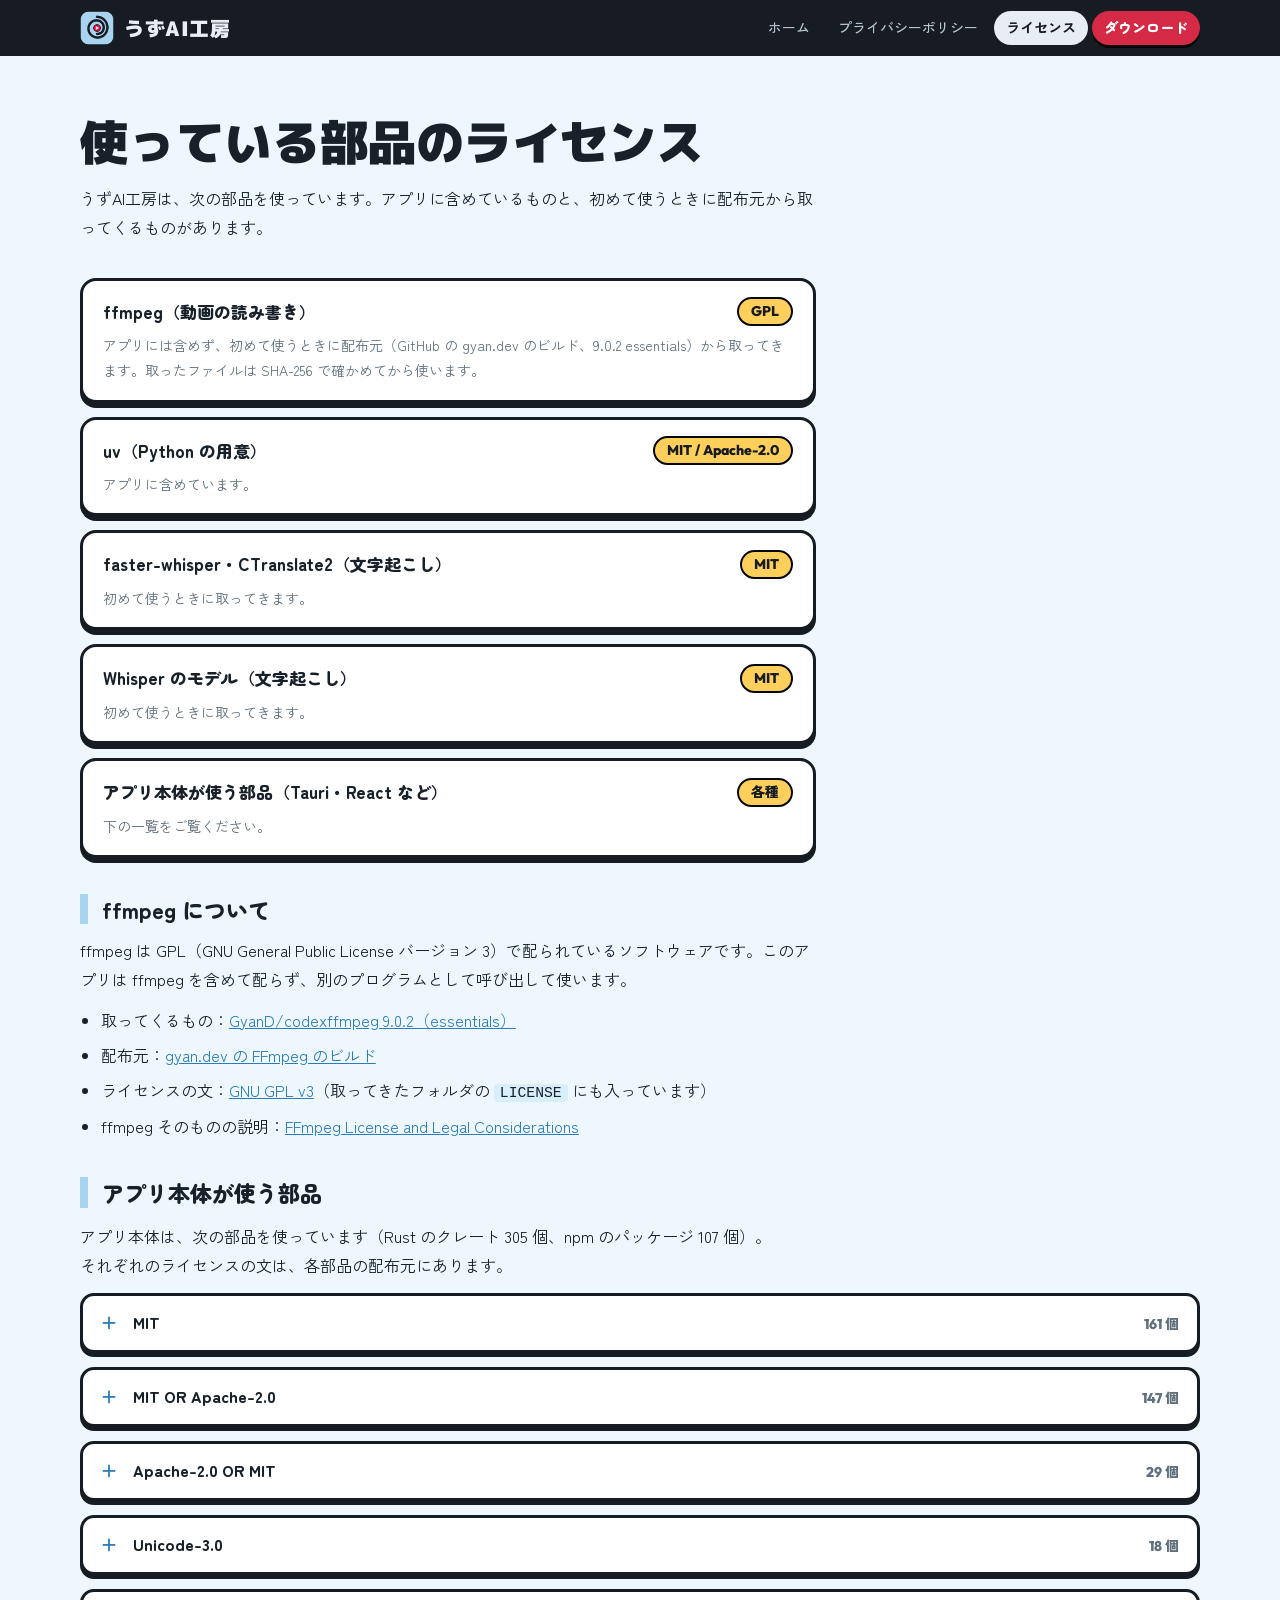
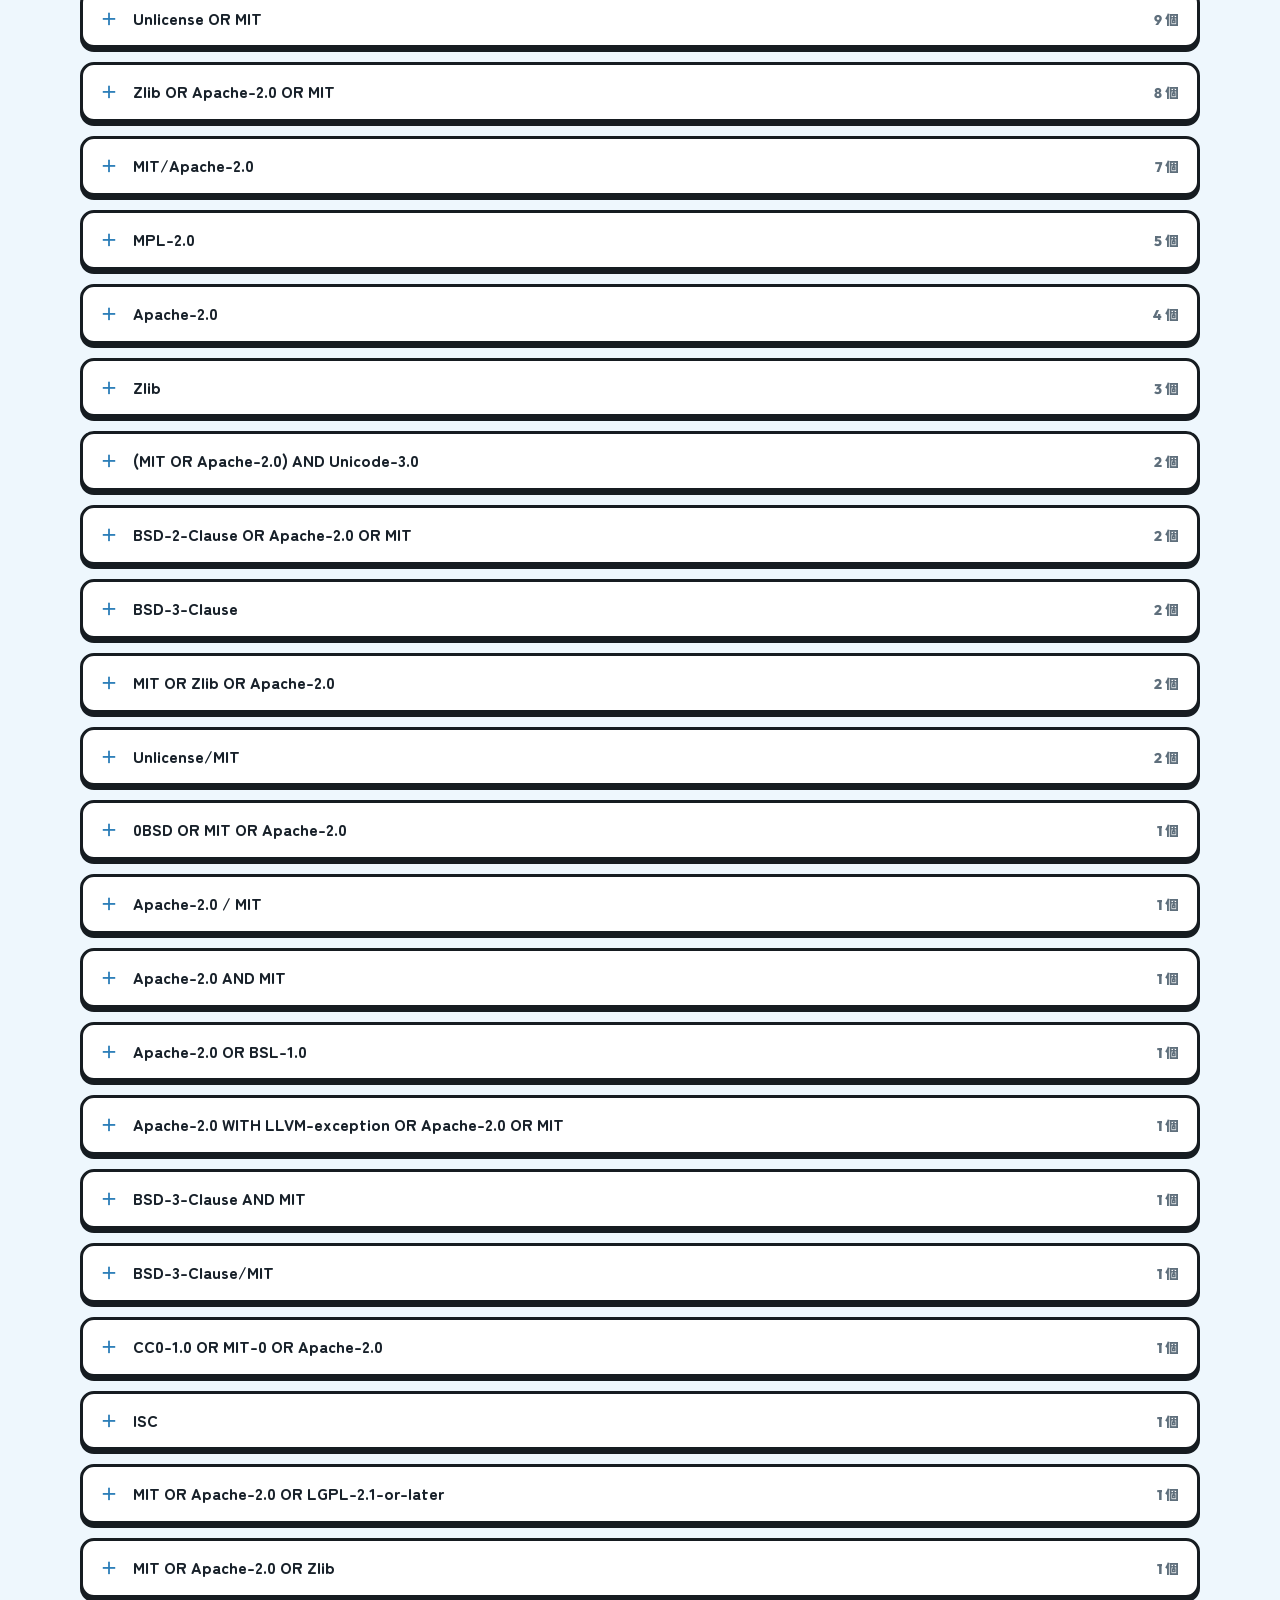
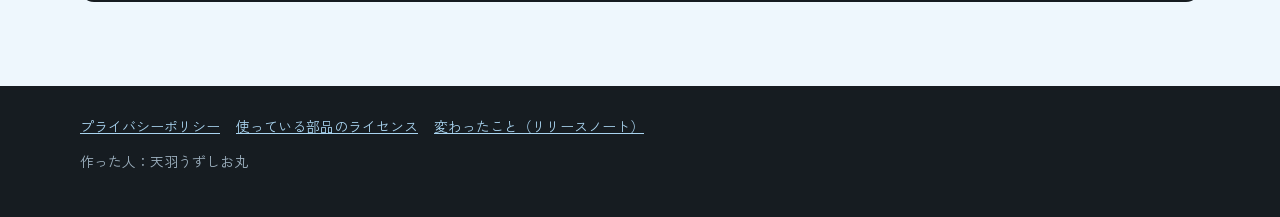
==== commit 7012c0e4: "v0.3.0 の体験版を出す" ====
--- a/licenses.html
+++ b/licenses.html
@@ -53,7 +53,173 @@
   </div>
   <section id="third-party">
     <h2>アプリ本体が使う部品</h2>
-<p>アプリ本体は、次の部品を使っています（Rust のクレート 305 個、npm のパッケージ 5 個）。それぞれのライセンスの文は、各部品の配布元にあります。</p>
+<p>アプリ本体は、次の部品を使っています（Rust のクレート 305 個、npm のパッケージ 107 個）。それぞれのライセンスの文は、各部品の配布元にあります。</p>
+<details class="tp">
+  <summary><span class="tp-lic">MIT</span><span class="tp-count">161 個</span></summary>
+  <ul class="tp-list">
+    <li><a href="https://github.com/DefinitelyTyped/DefinitelyTyped" target="_blank" rel="noopener">@types/debug</a> <span class="tp-ver">4.1.13</span></li>
+    <li><a href="https://github.com/DefinitelyTyped/DefinitelyTyped" target="_blank" rel="noopener">@types/estree</a> <span class="tp-ver">1.0.9</span></li>
+    <li><a href="https://github.com/DefinitelyTyped/DefinitelyTyped" target="_blank" rel="noopener">@types/estree-jsx</a> <span class="tp-ver">1.0.5</span></li>
+    <li><a href="https://github.com/DefinitelyTyped/DefinitelyTyped" target="_blank" rel="noopener">@types/hast</a> <span class="tp-ver">3.0.5</span></li>
+    <li><a href="https://github.com/DefinitelyTyped/DefinitelyTyped" target="_blank" rel="noopener">@types/mdast</a> <span class="tp-ver">4.0.4</span></li>
+    <li><a href="https://github.com/DefinitelyTyped/DefinitelyTyped" target="_blank" rel="noopener">@types/ms</a> <span class="tp-ver">2.1.0</span></li>
+    <li><a href="https://github.com/DefinitelyTyped/DefinitelyTyped" target="_blank" rel="noopener">@types/unist</a> <span class="tp-ver">2.0.11</span></li>
+    <li><a href="https://github.com/DefinitelyTyped/DefinitelyTyped" target="_blank" rel="noopener">@types/unist</a> <span class="tp-ver">3.0.3</span></li>
+    <li><a href="https://github.com/wooorm/bail" target="_blank" rel="noopener">bail</a> <span class="tp-ver">2.0.2</span></li>
+    <li><a href="https://github.com/madsmtm/objc2" target="_blank" rel="noopener">block2</a> <span class="tp-ver">0.6.2</span></li>
+    <li><a href="https://github.com/tokio-rs/bytes" target="_blank" rel="noopener">bytes</a> <span class="tp-ver">1.12.1</span></li>
+    <li><a href="https://github.com/oli-obk/cargo_metadata" target="_blank" rel="noopener">cargo_metadata</a> <span class="tp-ver">0.19.2</span></li>
+    <li><a href="https://github.com/wooorm/ccount" target="_blank" rel="noopener">ccount</a> <span class="tp-ver">2.0.1</span></li>
+    <li><a href="https://github.com/mdsteele/rust-cfb" target="_blank" rel="noopener">cfb</a> <span class="tp-ver">0.14.0</span></li>
+    <li><a href="https://github.com/wooorm/character-entities" target="_blank" rel="noopener">character-entities</a> <span class="tp-ver">2.0.2</span></li>
+    <li><a href="https://github.com/wooorm/character-entities-html4" target="_blank" rel="noopener">character-entities-html4</a> <span class="tp-ver">2.1.0</span></li>
+    <li><a href="https://github.com/wooorm/character-entities-legacy" target="_blank" rel="noopener">character-entities-legacy</a> <span class="tp-ver">3.0.0</span></li>
+    <li><a href="https://github.com/wooorm/character-reference-invalid" target="_blank" rel="noopener">character-reference-invalid</a> <span class="tp-ver">2.0.1</span></li>
+    <li><a href="https://github.com/wooorm/comma-separated-tokens" target="_blank" rel="noopener">comma-separated-tokens</a> <span class="tp-ver">2.0.3</span></li>
+    <li><a href="https://github.com/TedDriggs/darling" target="_blank" rel="noopener">darling</a> <span class="tp-ver">0.24.1</span></li>
+    <li><a href="https://github.com/TedDriggs/darling" target="_blank" rel="noopener">darling_core</a> <span class="tp-ver">0.24.1</span></li>
+    <li><a href="https://github.com/TedDriggs/darling" target="_blank" rel="noopener">darling_macro</a> <span class="tp-ver">0.24.1</span></li>
+    <li><a href="https://github.com/debug-js/debug" target="_blank" rel="noopener">debug</a> <span class="tp-ver">4.4.3</span></li>
+    <li><a href="https://github.com/wooorm/decode-named-character-reference" target="_blank" rel="noopener">decode-named-character-reference</a> <span class="tp-ver">1.3.0</span></li>
+    <li><a href="https://github.com/lukeed/dequal" target="_blank" rel="noopener">dequal</a> <span class="tp-ver">2.0.3</span></li>
+    <li><a href="https://github.com/JelteF/derive_more" target="_blank" rel="noopener">derive_more</a> <span class="tp-ver">2.1.1</span></li>
+    <li><a href="https://github.com/JelteF/derive_more" target="_blank" rel="noopener">derive_more-impl</a> <span class="tp-ver">2.1.1</span></li>
+    <li><a href="https://github.com/wooorm/devlop" target="_blank" rel="noopener">devlop</a> <span class="tp-ver">1.1.0</span></li>
+    <li><a href="https://github.com/niklak/dom_query" target="_blank" rel="noopener">dom_query</a> <span class="tp-ver">0.28.0</span></li>
+    <li><a href="https://github.com/sindresorhus/escape-string-regexp" target="_blank" rel="noopener">escape-string-regexp</a> <span class="tp-ver">5.0.0</span></li>
+    <li><a href="https://github.com/syntax-tree/estree-util-is-identifier-name" target="_blank" rel="noopener">estree-util-is-identifier-name</a> <span class="tp-ver">3.0.0</span></li>
+    <li><a href="https://github.com/justmoon/node-extend" target="_blank" rel="noopener">extend</a> <span class="tp-ver">3.0.2</span></li>
+    <li><a href="https://github.com/fizyk20/generic-array" target="_blank" rel="noopener">generic-array</a> <span class="tp-ver">0.14.7</span></li>
+    <li><a href="https://github.com/syntax-tree/hast-util-to-jsx-runtime" target="_blank" rel="noopener">hast-util-to-jsx-runtime</a> <span class="tp-ver">2.3.7</span></li>
+    <li><a href="https://github.com/syntax-tree/hast-util-whitespace" target="_blank" rel="noopener">hast-util-whitespace</a> <span class="tp-ver">3.0.0</span></li>
+    <li><a href="https://github.com/rehypejs/rehype-minify/tree/main/packages/html-url-attributes" target="_blank" rel="noopener">html-url-attributes</a> <span class="tp-ver">3.0.1</span></li>
+    <li><a href="https://github.com/bancek/rust-http-range" target="_blank" rel="noopener">http-range</a> <span class="tp-ver">0.1.6</span></li>
+    <li><a href="https://github.com/mdsteele/rust-ico" target="_blank" rel="noopener">ico</a> <span class="tp-ver">0.5.0</span></li>
+    <li><a href="https://github.com/bojand/infer" target="_blank" rel="noopener">infer</a> <span class="tp-ver">0.22.0</span></li>
+    <li><a href="https://github.com/remarkablemark/inline-style-parser" target="_blank" rel="noopener">inline-style-parser</a> <span class="tp-ver">0.2.9</span></li>
+    <li><a href="https://github.com/wooorm/is-alphabetical" target="_blank" rel="noopener">is-alphabetical</a> <span class="tp-ver">2.0.1</span></li>
+    <li><a href="https://github.com/wooorm/is-alphanumerical" target="_blank" rel="noopener">is-alphanumerical</a> <span class="tp-ver">2.0.1</span></li>
+    <li><a href="https://github.com/wooorm/is-decimal" target="_blank" rel="noopener">is-decimal</a> <span class="tp-ver">2.0.1</span></li>
+    <li><a href="https://github.com/wooorm/is-hexadecimal" target="_blank" rel="noopener">is-hexadecimal</a> <span class="tp-ver">2.0.1</span></li>
+    <li><a href="https://github.com/sindresorhus/is-plain-obj" target="_blank" rel="noopener">is-plain-obj</a> <span class="tp-ver">4.1.0</span></li>
+    <li><a href="https://gitlab.redox-os.org/redox-os/libredox" target="_blank" rel="noopener">libredox</a> <span class="tp-ver">0.1.25</span></li>
+    <li><a href="https://github.com/rusqlite/rusqlite" target="_blank" rel="noopener">libsqlite3-sys</a> <span class="tp-ver">0.35.0</span></li>
+    <li><a href="https://github.com/wooorm/longest-streak" target="_blank" rel="noopener">longest-streak</a> <span class="tp-ver">3.1.0</span></li>
+    <li><a href="https://github.com/wooorm/markdown-table" target="_blank" rel="noopener">markdown-table</a> <span class="tp-ver">3.1.0</span></li>
+    <li><a href="https://github.com/syntax-tree/mdast-util-find-and-replace" target="_blank" rel="noopener">mdast-util-find-and-replace</a> <span class="tp-ver">3.0.4</span></li>
+    <li><a href="https://github.com/syntax-tree/mdast-util-from-markdown" target="_blank" rel="noopener">mdast-util-from-markdown</a> <span class="tp-ver">2.1.0</span></li>
+    <li><a href="https://github.com/syntax-tree/mdast-util-gfm" target="_blank" rel="noopener">mdast-util-gfm</a> <span class="tp-ver">3.1.0</span></li>
+    <li><a href="https://github.com/syntax-tree/mdast-util-gfm-autolink-literal" target="_blank" rel="noopener">mdast-util-gfm-autolink-literal</a> <span class="tp-ver">2.1.0</span></li>
+    <li><a href="https://github.com/syntax-tree/mdast-util-gfm-footnote" target="_blank" rel="noopener">mdast-util-gfm-footnote</a> <span class="tp-ver">2.1.0</span></li>
+    <li><a href="https://github.com/syntax-tree/mdast-util-gfm-strikethrough" target="_blank" rel="noopener">mdast-util-gfm-strikethrough</a> <span class="tp-ver">2.0.1</span></li>
+    <li><a href="https://github.com/syntax-tree/mdast-util-gfm-table" target="_blank" rel="noopener">mdast-util-gfm-table</a> <span class="tp-ver">2.0.1</span></li>
+    <li><a href="https://github.com/syntax-tree/mdast-util-gfm-task-list-item" target="_blank" rel="noopener">mdast-util-gfm-task-list-item</a> <span class="tp-ver">2.0.1</span></li>
+    <li><a href="https://github.com/syntax-tree/mdast-util-mdx-expression" target="_blank" rel="noopener">mdast-util-mdx-expression</a> <span class="tp-ver">2.0.1</span></li>
+    <li><a href="https://github.com/syntax-tree/mdast-util-mdx-jsx" target="_blank" rel="noopener">mdast-util-mdx-jsx</a> <span class="tp-ver">3.2.1</span></li>
+    <li><a href="https://github.com/syntax-tree/mdast-util-mdxjs-esm" target="_blank" rel="noopener">mdast-util-mdxjs-esm</a> <span class="tp-ver">2.0.1</span></li>
+    <li><a href="https://github.com/syntax-tree/mdast-util-newline-to-break" target="_blank" rel="noopener">mdast-util-newline-to-break</a> <span class="tp-ver">2.0.0</span></li>
+    <li><a href="https://github.com/syntax-tree/mdast-util-phrasing" target="_blank" rel="noopener">mdast-util-phrasing</a> <span class="tp-ver">4.1.0</span></li>
+    <li><a href="https://github.com/syntax-tree/mdast-util-to-hast" target="_blank" rel="noopener">mdast-util-to-hast</a> <span class="tp-ver">13.2.1</span></li>
+    <li><a href="https://github.com/syntax-tree/mdast-util-to-markdown" target="_blank" rel="noopener">mdast-util-to-markdown</a> <span class="tp-ver">2.2.3</span></li>
+    <li><a href="https://github.com/syntax-tree/mdast-util-to-string" target="_blank" rel="noopener">mdast-util-to-string</a> <span class="tp-ver">4.0.0</span></li>
+    <li><a href="https://github.com/micromark/micromark/tree/main/packages/micromark" target="_blank" rel="noopener">micromark</a> <span class="tp-ver">4.0.3</span></li>
+    <li><a href="https://github.com/micromark/micromark/tree/main/packages/micromark-core-commonmark" target="_blank" rel="noopener">micromark-core-commonmark</a> <span class="tp-ver">2.0.4</span></li>
+    <li><a href="https://github.com/micromark/micromark-extension-gfm" target="_blank" rel="noopener">micromark-extension-gfm</a> <span class="tp-ver">3.0.0</span></li>
+    <li><a href="https://github.com/micromark/micromark-extension-gfm-autolink-literal" target="_blank" rel="noopener">micromark-extension-gfm-autolink-literal</a> <span class="tp-ver">2.1.0</span></li>
+    <li><a href="https://github.com/micromark/micromark-extension-gfm-footnote" target="_blank" rel="noopener">micromark-extension-gfm-footnote</a> <span class="tp-ver">2.1.0</span></li>
+    <li><a href="https://github.com/micromark/micromark-extension-gfm-strikethrough" target="_blank" rel="noopener">micromark-extension-gfm-strikethrough</a> <span class="tp-ver">2.1.0</span></li>
+    <li><a href="https://github.com/micromark/micromark-extension-gfm-table" target="_blank" rel="noopener">micromark-extension-gfm-table</a> <span class="tp-ver">2.1.2</span></li>
+    <li><a href="https://github.com/micromark/micromark-extension-gfm-tagfilter" target="_blank" rel="noopener">micromark-extension-gfm-tagfilter</a> <span class="tp-ver">2.0.0</span></li>
+    <li><a href="https://github.com/micromark/micromark-extension-gfm-task-list-item" target="_blank" rel="noopener">micromark-extension-gfm-task-list-item</a> <span class="tp-ver">2.1.0</span></li>
+    <li><a href="https://github.com/micromark/micromark/tree/main/packages/micromark-factory-destination" target="_blank" rel="noopener">micromark-factory-destination</a> <span class="tp-ver">2.0.1</span></li>
+    <li><a href="https://github.com/micromark/micromark/tree/main/packages/micromark-factory-label" target="_blank" rel="noopener">micromark-factory-label</a> <span class="tp-ver">2.0.1</span></li>
+    <li><a href="https://github.com/micromark/micromark/tree/main/packages/micromark-factory-space" target="_blank" rel="noopener">micromark-factory-space</a> <span class="tp-ver">2.1.0</span></li>
+    <li><a href="https://github.com/micromark/micromark/tree/main/packages/micromark-factory-title" target="_blank" rel="noopener">micromark-factory-title</a> <span class="tp-ver">2.0.1</span></li>
+    <li><a href="https://github.com/micromark/micromark/tree/main/packages/micromark-factory-whitespace" target="_blank" rel="noopener">micromark-factory-whitespace</a> <span class="tp-ver">2.0.1</span></li>
+    <li><a href="https://github.com/micromark/micromark/tree/main/packages/micromark-util-character" target="_blank" rel="noopener">micromark-util-character</a> <span class="tp-ver">2.1.1</span></li>
+    <li><a href="https://github.com/micromark/micromark/tree/main/packages/micromark-util-chunked" target="_blank" rel="noopener">micromark-util-chunked</a> <span class="tp-ver">2.0.1</span></li>
+    <li><a href="https://github.com/micromark/micromark/tree/main/packages/micromark-util-classify-character" target="_blank" rel="noopener">micromark-util-classify-character</a> <span class="tp-ver">2.0.1</span></li>
+    <li><a href="https://github.com/micromark/micromark/tree/main/packages/micromark-util-combine-extensions" target="_blank" rel="noopener">micromark-util-combine-extensions</a> <span class="tp-ver">2.0.1</span></li>
+    <li><a href="https://github.com/micromark/micromark/tree/main/packages/micromark-util-decode-numeric-character-reference" target="_blank" rel="noopener">micromark-util-decode-numeric-character-reference</a> <span class="tp-ver">2.0.2</span></li>
+    <li><a href="https://github.com/micromark/micromark/tree/main/packages/micromark-util-decode-string" target="_blank" rel="noopener">micromark-util-decode-string</a> <span class="tp-ver">2.0.1</span></li>
+    <li><a href="https://github.com/micromark/micromark/tree/main/packages/micromark-util-edit-map" target="_blank" rel="noopener">micromark-util-edit-map</a> <span class="tp-ver">1.0.0</span></li>
+    <li><a href="https://github.com/micromark/micromark/tree/main/packages/micromark-util-encode" target="_blank" rel="noopener">micromark-util-encode</a> <span class="tp-ver">2.0.1</span></li>
+    <li><a href="https://github.com/micromark/micromark/tree/main/packages/micromark-util-html-tag-name" target="_blank" rel="noopener">micromark-util-html-tag-name</a> <span class="tp-ver">2.0.1</span></li>
+    <li><a href="https://github.com/micromark/micromark/tree/main/packages/micromark-util-normalize-identifier" target="_blank" rel="noopener">micromark-util-normalize-identifier</a> <span class="tp-ver">2.0.1</span></li>
+    <li><a href="https://github.com/micromark/micromark/tree/main/packages/micromark-util-resolve-all" target="_blank" rel="noopener">micromark-util-resolve-all</a> <span class="tp-ver">2.0.1</span></li>
+    <li><a href="https://github.com/micromark/micromark/tree/main/packages/micromark-util-sanitize-uri" target="_blank" rel="noopener">micromark-util-sanitize-uri</a> <span class="tp-ver">2.0.1</span></li>
+    <li><a href="https://github.com/micromark/micromark/tree/main/packages/micromark-util-subtokenize" target="_blank" rel="noopener">micromark-util-subtokenize</a> <span class="tp-ver">2.1.0</span></li>
+    <li><a href="https://github.com/micromark/micromark/tree/main/packages/micromark-util-symbol" target="_blank" rel="noopener">micromark-util-symbol</a> <span class="tp-ver">2.0.1</span></li>
+    <li><a href="https://github.com/micromark/micromark/tree/main/packages/micromark-util-types" target="_blank" rel="noopener">micromark-util-types</a> <span class="tp-ver">2.0.3</span></li>
+    <li><a href="https://github.com/tokio-rs/mio" target="_blank" rel="noopener">mio</a> <span class="tp-ver">1.2.4</span></li>
+    <li><a href="https://github.com/vercel/ms" target="_blank" rel="noopener">ms</a> <span class="tp-ver">2.1.3</span></li>
+    <li><a href="https://github.com/mbrubeck/rust-debug-unreachable" target="_blank" rel="noopener">new_debug_unreachable</a> <span class="tp-ver">1.0.6</span></li>
+    <li><a href="https://github.com/madsmtm/objc2" target="_blank" rel="noopener">objc2</a> <span class="tp-ver">0.6.5</span></li>
+    <li><a href="https://github.com/madsmtm/objc2" target="_blank" rel="noopener">objc2-encode</a> <span class="tp-ver">4.1.0</span></li>
+    <li><a href="https://github.com/madsmtm/objc2" target="_blank" rel="noopener">objc2-foundation</a> <span class="tp-ver">0.3.2</span></li>
+    <li><a href="https://github.com/Byron/open-rs" target="_blank" rel="noopener">open</a> <span class="tp-ver">5.4.4</span></li>
+    <li><a href="https://github.com/wooorm/parse-entities" target="_blank" rel="noopener">parse-entities</a> <span class="tp-ver">4.0.2</span></li>
+    <li><a href="https://github.com/rust-phf/rust-phf" target="_blank" rel="noopener">phf</a> <span class="tp-ver">0.12.1</span></li>
+    <li><a href="https://github.com/rust-phf/rust-phf" target="_blank" rel="noopener">phf</a> <span class="tp-ver">0.13.1</span></li>
+    <li><a href="https://github.com/rust-phf/rust-phf" target="_blank" rel="noopener">phf_generator</a> <span class="tp-ver">0.13.1</span></li>
+    <li><a href="https://github.com/rust-phf/rust-phf" target="_blank" rel="noopener">phf_macros</a> <span class="tp-ver">0.13.1</span></li>
+    <li><a href="https://github.com/rust-phf/rust-phf" target="_blank" rel="noopener">phf_shared</a> <span class="tp-ver">0.12.1</span></li>
+    <li><a href="https://github.com/rust-phf/rust-phf" target="_blank" rel="noopener">phf_shared</a> <span class="tp-ver">0.13.1</span></li>
+    <li><a href="https://github.com/ebarnard/rust-plist" target="_blank" rel="noopener">plist</a> <span class="tp-ver">1.10.2</span></li>
+    <li><a href="https://github.com/emilio/precomputed-hash" target="_blank" rel="noopener">precomputed-hash</a> <span class="tp-ver">0.1.1</span></li>
+    <li><a href="https://github.com/wooorm/property-information" target="_blank" rel="noopener">property-information</a> <span class="tp-ver">7.2.0</span></li>
+    <li><a href="https://github.com/tafia/quick-xml" target="_blank" rel="noopener">quick-xml</a> <span class="tp-ver">0.42.0</span></li>
+    <li><a href="https://github.com/react/react" target="_blank" rel="noopener">react</a> <span class="tp-ver">19.3.1</span></li>
+    <li><a href="https://github.com/react/react" target="_blank" rel="noopener">react-dom</a> <span class="tp-ver">19.3.1</span></li>
+    <li><a href="https://github.com/remarkjs/react-markdown" target="_blank" rel="noopener">react-markdown</a> <span class="tp-ver">9.1.0</span></li>
+    <li><a href="https://gitlab.redox-os.org/redox-os/syscall" target="_blank" rel="noopener">redox_syscall</a> <span class="tp-ver">0.5.18</span></li>
+    <li><a href="https://gitlab.redox-os.org/redox-os/users" target="_blank" rel="noopener">redox_users</a> <span class="tp-ver">0.5.3</span></li>
+    <li><a href="https://github.com/remarkjs/remark-breaks" target="_blank" rel="noopener">remark-breaks</a> <span class="tp-ver">4.0.0</span></li>
+    <li><a href="https://github.com/remarkjs/remark-gfm" target="_blank" rel="noopener">remark-gfm</a> <span class="tp-ver">4.0.1</span></li>
+    <li><a href="https://github.com/remarkjs/remark/tree/main/packages/remark-parse" target="_blank" rel="noopener">remark-parse</a> <span class="tp-ver">11.0.0</span></li>
+    <li><a href="https://github.com/remarkjs/remark-rehype" target="_blank" rel="noopener">remark-rehype</a> <span class="tp-ver">11.1.2</span></li>
+    <li><a href="https://github.com/remarkjs/remark/tree/main/packages/remark-stringify" target="_blank" rel="noopener">remark-stringify</a> <span class="tp-ver">11.0.0</span></li>
+    <li><a href="https://github.com/PolyMeilex/rfd" target="_blank" rel="noopener">rfd</a> <span class="tp-ver">0.16.1</span></li>
+    <li><a href="https://github.com/rusqlite/rusqlite" target="_blank" rel="noopener">rusqlite</a> <span class="tp-ver">0.37.0</span></li>
+    <li><a href="https://github.com/react/react" target="_blank" rel="noopener">scheduler</a> <span class="tp-ver">0.28.0</span></li>
+    <li><a href="https://github.com/GREsau/schemars" target="_blank" rel="noopener">schemars</a> <span class="tp-ver">0.8.22</span></li>
+    <li><a href="https://github.com/GREsau/schemars" target="_blank" rel="noopener">schemars</a> <span class="tp-ver">0.9.0</span></li>
+    <li><a href="https://github.com/GREsau/schemars" target="_blank" rel="noopener">schemars</a> <span class="tp-ver">1.2.3</span></li>
+    <li><a href="https://github.com/GREsau/schemars" target="_blank" rel="noopener">schemars_derive</a> <span class="tp-ver">0.8.22</span></li>
+    <li><a href="https://github.com/GREsau/schemars" target="_blank" rel="noopener">schemars_derive</a> <span class="tp-ver">1.2.3</span></li>
+    <li><a href="https://github.com/mcountryman/simd-adler32" target="_blank" rel="noopener">simd-adler32</a> <span class="tp-ver">0.3.10</span></li>
+    <li><a href="https://github.com/tokio-rs/slab" target="_blank" rel="noopener">slab</a> <span class="tp-ver">0.4.12</span></li>
+    <li><a href="https://github.com/wooorm/space-separated-tokens" target="_blank" rel="noopener">space-separated-tokens</a> <span class="tp-ver">2.0.2</span></li>
+    <li><a href="https://github.com/wooorm/stringify-entities" target="_blank" rel="noopener">stringify-entities</a> <span class="tp-ver">4.0.4</span></li>
+    <li><a href="https://github.com/rapidfuzz/strsim-rs" target="_blank" rel="noopener">strsim</a> <span class="tp-ver">0.11.1</span></li>
+    <li><a href="https://github.com/remarkablemark/style-to-object" target="_blank" rel="noopener">style-to-object</a> <span class="tp-ver">2.0.2</span></li>
+    <li><a href="https://github.com/mystor/synstructure" target="_blank" rel="noopener">synstructure</a> <span class="tp-ver">0.14.0</span></li>
+    <li><a href="https://github.com/tokio-rs/tokio" target="_blank" rel="noopener">tokio</a> <span class="tp-ver">1.54.0</span></li>
+    <li><a href="https://github.com/tokio-rs/tokio" target="_blank" rel="noopener">tokio-macros</a> <span class="tp-ver">2.7.2</span></li>
+    <li><a href="https://github.com/tokio-rs/tokio" target="_blank" rel="noopener">tokio-stream</a> <span class="tp-ver">0.1.19</span></li>
+    <li><a href="https://github.com/tokio-rs/tokio" target="_blank" rel="noopener">tokio-util</a> <span class="tp-ver">0.7.20</span></li>
+    <li><a href="https://github.com/tokio-rs/tracing" target="_blank" rel="noopener">tracing</a> <span class="tp-ver">0.1.44</span></li>
+    <li><a href="https://github.com/tokio-rs/tracing" target="_blank" rel="noopener">tracing-attributes</a> <span class="tp-ver">0.1.31</span></li>
+    <li><a href="https://github.com/tokio-rs/tracing" target="_blank" rel="noopener">tracing-core</a> <span class="tp-ver">0.1.36</span></li>
+    <li><a href="https://github.com/wooorm/trim-lines" target="_blank" rel="noopener">trim-lines</a> <span class="tp-ver">3.0.1</span></li>
+    <li><a href="https://github.com/wooorm/trough" target="_blank" rel="noopener">trough</a> <span class="tp-ver">2.2.0</span></li>
+    <li><a href="https://github.com/unifiedjs/unified" target="_blank" rel="noopener">unified</a> <span class="tp-ver">11.0.5</span></li>
+    <li><a href="https://github.com/syntax-tree/unist-util-is" target="_blank" rel="noopener">unist-util-is</a> <span class="tp-ver">6.0.1</span></li>
+    <li><a href="https://github.com/syntax-tree/unist-util-position" target="_blank" rel="noopener">unist-util-position</a> <span class="tp-ver">5.0.0</span></li>
+    <li><a href="https://github.com/syntax-tree/unist-util-stringify-position" target="_blank" rel="noopener">unist-util-stringify-position</a> <span class="tp-ver">4.0.0</span></li>
+    <li><a href="https://github.com/syntax-tree/unist-util-visit" target="_blank" rel="noopener">unist-util-visit</a> <span class="tp-ver">5.2.0</span></li>
+    <li><a href="https://github.com/syntax-tree/unist-util-visit-parents" target="_blank" rel="noopener">unist-util-visit-parents</a> <span class="tp-ver">6.1.0</span></li>
+    <li><a href="https://github.com/denoland/rust-urlpattern" target="_blank" rel="noopener">urlpattern</a> <span class="tp-ver">0.6.0</span></li>
+    <li><a href="https://github.com/vfile/vfile" target="_blank" rel="noopener">vfile</a> <span class="tp-ver">6.0.3</span></li>
+    <li><a href="https://github.com/vfile/vfile-message" target="_blank" rel="noopener">vfile-message</a> <span class="tp-ver">4.0.4</span></li>
+    <li><a href="https://github.com/wravery/webview2-rs" target="_blank" rel="noopener">webview2-com</a> <span class="tp-ver">0.39.1</span></li>
+    <li><a href="https://github.com/wravery/webview2-rs" target="_blank" rel="noopener">webview2-com-macros</a> <span class="tp-ver">0.8.1</span></li>
+    <li><a href="https://github.com/wravery/webview2-rs" target="_blank" rel="noopener">webview2-com-sys</a> <span class="tp-ver">0.39.1</span></li>
+    <li><a href="https://github.com/winnow-rs/winnow" target="_blank" rel="noopener">winnow</a> <span class="tp-ver">1.0.4</span></li>
+    <li><a href="https://github.com/dtolnay/zmij" target="_blank" rel="noopener">zmij</a> <span class="tp-ver">1.0.23</span></li>
+    <li><a href="https://github.com/wooorm/zwitch" target="_blank" rel="noopener">zwitch</a> <span class="tp-ver">2.0.4</span></li>
+  </ul>
+</details>
 <details class="tp">
   <summary><span class="tp-lic">MIT OR Apache-2.0</span><span class="tp-count">147 個</span></summary>
   <ul class="tp-list">
@@ -207,71 +373,6 @@
   </ul>
 </details>
 <details class="tp">
-  <summary><span class="tp-lic">MIT</span><span class="tp-count">60 個</span></summary>
-  <ul class="tp-list">
-    <li><a href="https://github.com/madsmtm/objc2" target="_blank" rel="noopener">block2</a> <span class="tp-ver">0.6.2</span></li>
-    <li><a href="https://github.com/tokio-rs/bytes" target="_blank" rel="noopener">bytes</a> <span class="tp-ver">1.12.1</span></li>
-    <li><a href="https://github.com/oli-obk/cargo_metadata" target="_blank" rel="noopener">cargo_metadata</a> <span class="tp-ver">0.19.2</span></li>
-    <li><a href="https://github.com/mdsteele/rust-cfb" target="_blank" rel="noopener">cfb</a> <span class="tp-ver">0.14.0</span></li>
-    <li><a href="https://github.com/TedDriggs/darling" target="_blank" rel="noopener">darling</a> <span class="tp-ver">0.24.1</span></li>
-    <li><a href="https://github.com/TedDriggs/darling" target="_blank" rel="noopener">darling_core</a> <span class="tp-ver">0.24.1</span></li>
-    <li><a href="https://github.com/TedDriggs/darling" target="_blank" rel="noopener">darling_macro</a> <span class="tp-ver">0.24.1</span></li>
-    <li><a href="https://github.com/JelteF/derive_more" target="_blank" rel="noopener">derive_more</a> <span class="tp-ver">2.1.1</span></li>
-    <li><a href="https://github.com/JelteF/derive_more" target="_blank" rel="noopener">derive_more-impl</a> <span class="tp-ver">2.1.1</span></li>
-    <li><a href="https://github.com/niklak/dom_query" target="_blank" rel="noopener">dom_query</a> <span class="tp-ver">0.28.0</span></li>
-    <li><a href="https://github.com/fizyk20/generic-array" target="_blank" rel="noopener">generic-array</a> <span class="tp-ver">0.14.7</span></li>
-    <li><a href="https://github.com/bancek/rust-http-range" target="_blank" rel="noopener">http-range</a> <span class="tp-ver">0.1.6</span></li>
-    <li><a href="https://github.com/mdsteele/rust-ico" target="_blank" rel="noopener">ico</a> <span class="tp-ver">0.5.0</span></li>
-    <li><a href="https://github.com/bojand/infer" target="_blank" rel="noopener">infer</a> <span class="tp-ver">0.22.0</span></li>
-    <li><a href="https://gitlab.redox-os.org/redox-os/libredox" target="_blank" rel="noopener">libredox</a> <span class="tp-ver">0.1.25</span></li>
-    <li><a href="https://github.com/rusqlite/rusqlite" target="_blank" rel="noopener">libsqlite3-sys</a> <span class="tp-ver">0.35.0</span></li>
-    <li><a href="https://github.com/tokio-rs/mio" target="_blank" rel="noopener">mio</a> <span class="tp-ver">1.2.4</span></li>
-    <li><a href="https://github.com/mbrubeck/rust-debug-unreachable" target="_blank" rel="noopener">new_debug_unreachable</a> <span class="tp-ver">1.0.6</span></li>
-    <li><a href="https://github.com/madsmtm/objc2" target="_blank" rel="noopener">objc2</a> <span class="tp-ver">0.6.5</span></li>
-    <li><a href="https://github.com/madsmtm/objc2" target="_blank" rel="noopener">objc2-encode</a> <span class="tp-ver">4.1.0</span></li>
-    <li><a href="https://github.com/madsmtm/objc2" target="_blank" rel="noopener">objc2-foundation</a> <span class="tp-ver">0.3.2</span></li>
-    <li><a href="https://github.com/Byron/open-rs" target="_blank" rel="noopener">open</a> <span class="tp-ver">5.4.4</span></li>
-    <li><a href="https://github.com/rust-phf/rust-phf" target="_blank" rel="noopener">phf</a> <span class="tp-ver">0.12.1</span></li>
-    <li><a href="https://github.com/rust-phf/rust-phf" target="_blank" rel="noopener">phf</a> <span class="tp-ver">0.13.1</span></li>
-    <li><a href="https://github.com/rust-phf/rust-phf" target="_blank" rel="noopener">phf_generator</a> <span class="tp-ver">0.13.1</span></li>
-    <li><a href="https://github.com/rust-phf/rust-phf" target="_blank" rel="noopener">phf_macros</a> <span class="tp-ver">0.13.1</span></li>
-    <li><a href="https://github.com/rust-phf/rust-phf" target="_blank" rel="noopener">phf_shared</a> <span class="tp-ver">0.12.1</span></li>
-    <li><a href="https://github.com/rust-phf/rust-phf" target="_blank" rel="noopener">phf_shared</a> <span class="tp-ver">0.13.1</span></li>
-    <li><a href="https://github.com/ebarnard/rust-plist" target="_blank" rel="noopener">plist</a> <span class="tp-ver">1.10.2</span></li>
-    <li><a href="https://github.com/emilio/precomputed-hash" target="_blank" rel="noopener">precomputed-hash</a> <span class="tp-ver">0.1.1</span></li>
-    <li><a href="https://github.com/tafia/quick-xml" target="_blank" rel="noopener">quick-xml</a> <span class="tp-ver">0.42.0</span></li>
-    <li><a href="https://github.com/react/react" target="_blank" rel="noopener">react</a> <span class="tp-ver">19.3.1</span></li>
-    <li><a href="https://github.com/react/react" target="_blank" rel="noopener">react-dom</a> <span class="tp-ver">19.3.1</span></li>
-    <li><a href="https://gitlab.redox-os.org/redox-os/syscall" target="_blank" rel="noopener">redox_syscall</a> <span class="tp-ver">0.5.18</span></li>
-    <li><a href="https://gitlab.redox-os.org/redox-os/users" target="_blank" rel="noopener">redox_users</a> <span class="tp-ver">0.5.3</span></li>
-    <li><a href="https://github.com/PolyMeilex/rfd" target="_blank" rel="noopener">rfd</a> <span class="tp-ver">0.16.1</span></li>
-    <li><a href="https://github.com/rusqlite/rusqlite" target="_blank" rel="noopener">rusqlite</a> <span class="tp-ver">0.37.0</span></li>
-    <li><a href="https://github.com/react/react" target="_blank" rel="noopener">scheduler</a> <span class="tp-ver">0.28.0</span></li>
-    <li><a href="https://github.com/GREsau/schemars" target="_blank" rel="noopener">schemars</a> <span class="tp-ver">0.8.22</span></li>
-    <li><a href="https://github.com/GREsau/schemars" target="_blank" rel="noopener">schemars</a> <span class="tp-ver">0.9.0</span></li>
-    <li><a href="https://github.com/GREsau/schemars" target="_blank" rel="noopener">schemars</a> <span class="tp-ver">1.2.3</span></li>
-    <li><a href="https://github.com/GREsau/schemars" target="_blank" rel="noopener">schemars_derive</a> <span class="tp-ver">0.8.22</span></li>
-    <li><a href="https://github.com/GREsau/schemars" target="_blank" rel="noopener">schemars_derive</a> <span class="tp-ver">1.2.3</span></li>
-    <li><a href="https://github.com/mcountryman/simd-adler32" target="_blank" rel="noopener">simd-adler32</a> <span class="tp-ver">0.3.10</span></li>
-    <li><a href="https://github.com/tokio-rs/slab" target="_blank" rel="noopener">slab</a> <span class="tp-ver">0.4.12</span></li>
-    <li><a href="https://github.com/rapidfuzz/strsim-rs" target="_blank" rel="noopener">strsim</a> <span class="tp-ver">0.11.1</span></li>
-    <li><a href="https://github.com/mystor/synstructure" target="_blank" rel="noopener">synstructure</a> <span class="tp-ver">0.14.0</span></li>
-    <li><a href="https://github.com/tokio-rs/tokio" target="_blank" rel="noopener">tokio</a> <span class="tp-ver">1.54.0</span></li>
-    <li><a href="https://github.com/tokio-rs/tokio" target="_blank" rel="noopener">tokio-macros</a> <span class="tp-ver">2.7.2</span></li>
-    <li><a href="https://github.com/tokio-rs/tokio" target="_blank" rel="noopener">tokio-stream</a> <span class="tp-ver">0.1.19</span></li>
-    <li><a href="https://github.com/tokio-rs/tokio" target="_blank" rel="noopener">tokio-util</a> <span class="tp-ver">0.7.20</span></li>
-    <li><a href="https://github.com/tokio-rs/tracing" target="_blank" rel="noopener">tracing</a> <span class="tp-ver">0.1.44</span></li>
-    <li><a href="https://github.com/tokio-rs/tracing" target="_blank" rel="noopener">tracing-attributes</a> <span class="tp-ver">0.1.31</span></li>
-    <li><a href="https://github.com/tokio-rs/tracing" target="_blank" rel="noopener">tracing-core</a> <span class="tp-ver">0.1.36</span></li>
-    <li><a href="https://github.com/denoland/rust-urlpattern" target="_blank" rel="noopener">urlpattern</a> <span class="tp-ver">0.6.0</span></li>
-    <li><a href="https://github.com/wravery/webview2-rs" target="_blank" rel="noopener">webview2-com</a> <span class="tp-ver">0.39.1</span></li>
-    <li><a href="https://github.com/wravery/webview2-rs" target="_blank" rel="noopener">webview2-com-macros</a> <span class="tp-ver">0.8.1</span></li>
-    <li><a href="https://github.com/wravery/webview2-rs" target="_blank" rel="noopener">webview2-com-sys</a> <span class="tp-ver">0.39.1</span></li>
-    <li><a href="https://github.com/winnow-rs/winnow" target="_blank" rel="noopener">winnow</a> <span class="tp-ver">1.0.4</span></li>
-    <li><a href="https://github.com/dtolnay/zmij" target="_blank" rel="noopener">zmij</a> <span class="tp-ver">1.0.23</span></li>
-  </ul>
-</details>
-<details class="tp">
   <summary><span class="tp-lic">Apache-2.0 OR MIT</span><span class="tp-count">29 個</span></summary>
   <ul class="tp-list">
     <li><a href="https://github.com/tauri-apps/tauri" target="_blank" rel="noopener">@tauri-apps/api</a> <span class="tp-ver">2.12.4</span></li>
@@ -478,6 +579,12 @@
   </ul>
 </details>
 <details class="tp">
+  <summary><span class="tp-lic">ISC</span><span class="tp-count">1 個</span></summary>
+  <ul class="tp-list">
+    <li><a href="https://github.com/ungap/structured-clone" target="_blank" rel="noopener">@ungap/structured-clone</a> <span class="tp-ver">1.4.0</span></li>
+  </ul>
+</details>
+<details class="tp">
   <summary><span class="tp-lic">MIT OR Apache-2.0 OR LGPL-2.1-or-later</span><span class="tp-count">1 個</span></summary>
   <ul class="tp-list">
     <li><a href="https://github.com/r-efi/r-efi" target="_blank" rel="noopener">r-efi</a> <span class="tp-ver">5.3.0</span></li>
